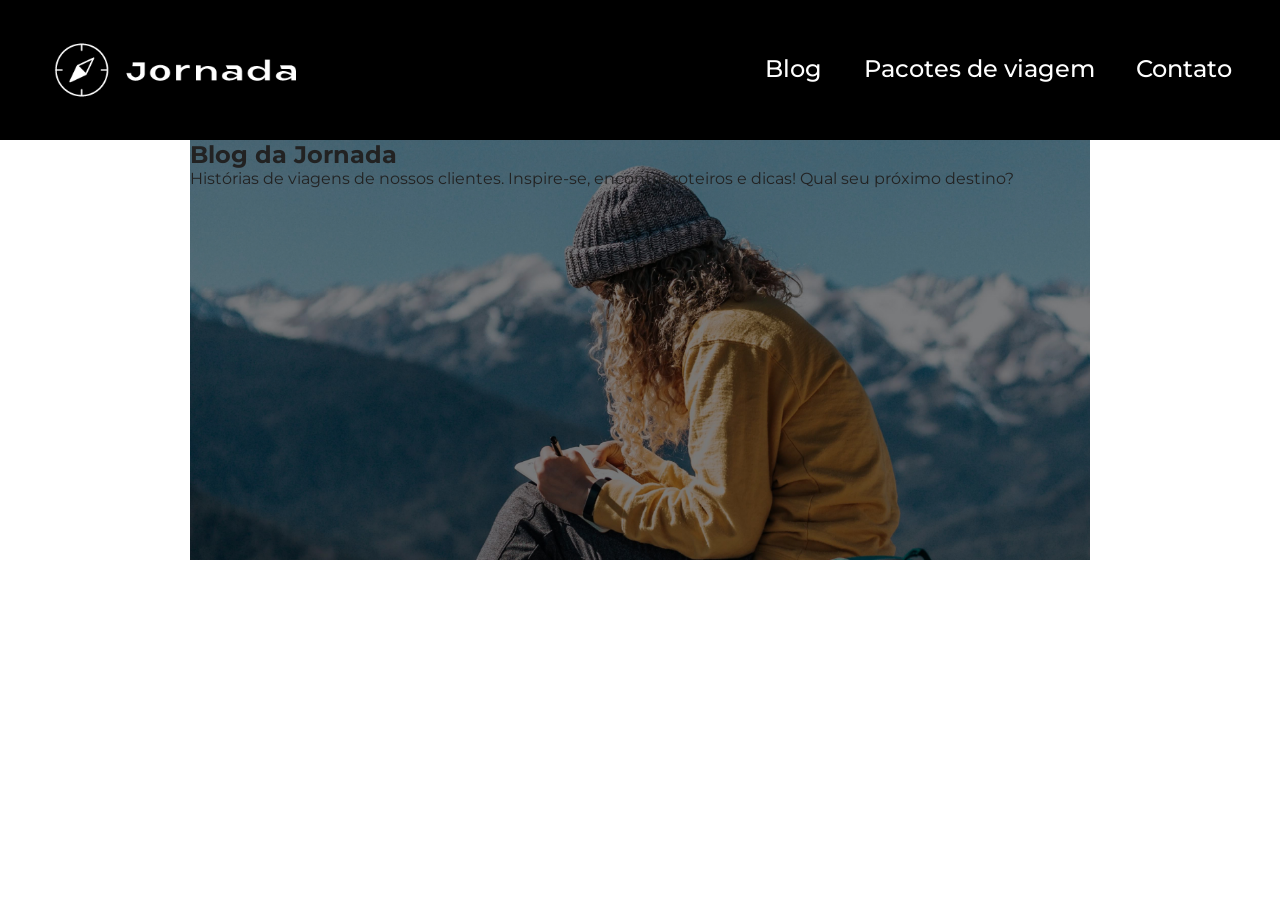
==== blog.html @ cf9bea9d "Adiciona o estilo aos comentarios no mobile" ====
<!doctype html>
<html lang="pt-br">
  <head>
    <meta charset="UTF-8" />
    <meta name="viewport" content="width=device-width, initial-scale=1.0" />

    <link rel="stylesheet" href="./css/style.css" />
    <link rel="icon" href="favicon.png" />
    <link rel="stylesheet" href="blog.css" />
    <title>Jornada Viagens</title>
  </head>
  <body>
    <header class="main-header">
      <a href="index.html" class="logo" title="voltar para a pagina inicial">
        <img
          class="img-mobile"
          src="./img/bussola-jornada-branca.png"
          alt="Bussola do logo Jornada Viagens na cor branca"
        />
        <img
          class="img-desktop"
          src="./img/bussola-texto-jornada-branca.svg"
          alt="Bussola do logo Jornada Viagens na cor branca"
        />
      </a>
      <div class="navigation-menu">
        <input type="checkbox" id="menu-toggle" />
        <label for="menu-toggle" class="menu-icon">
          <img src="img/menu.png" alt="menu" />
        </label>
        <nav class="menu">
          <ul class="list-links">
            <li><a href="blog.html" title="Acessar blog">Blog</a></li>
            <li>
              <a href="pacotes.html" title="Acessar pacotes de viagem"
                >Pacotes de viagem</a
              >
            </li>
            <li>
              <a href="contato.hmtl" title="Acessar o contato">Contato</a>
            </li>
          </ul>
        </nav>
      </div>
    </header>
    <section class="blog-hero">
      <div class="blog-hero-image">
        <h1>Blog da Jornada</h1>
        <p>
          Histórias de viagens de nossos clientes. Inspire-se, encontre roteiros
          e dicas! Qual seu próximo destino?
        </p>
      </div>
    </section>
  </body>
</html>
---- css/style.css ----
@import url(global.css);
@import url(header.css);
@import url(hero.css);
@import url(offers.css);
@import url(categories.css);
@import url(destinations.css);
@import url(payments.css);
@import url(blog.css);
@import url(testimonials.css);
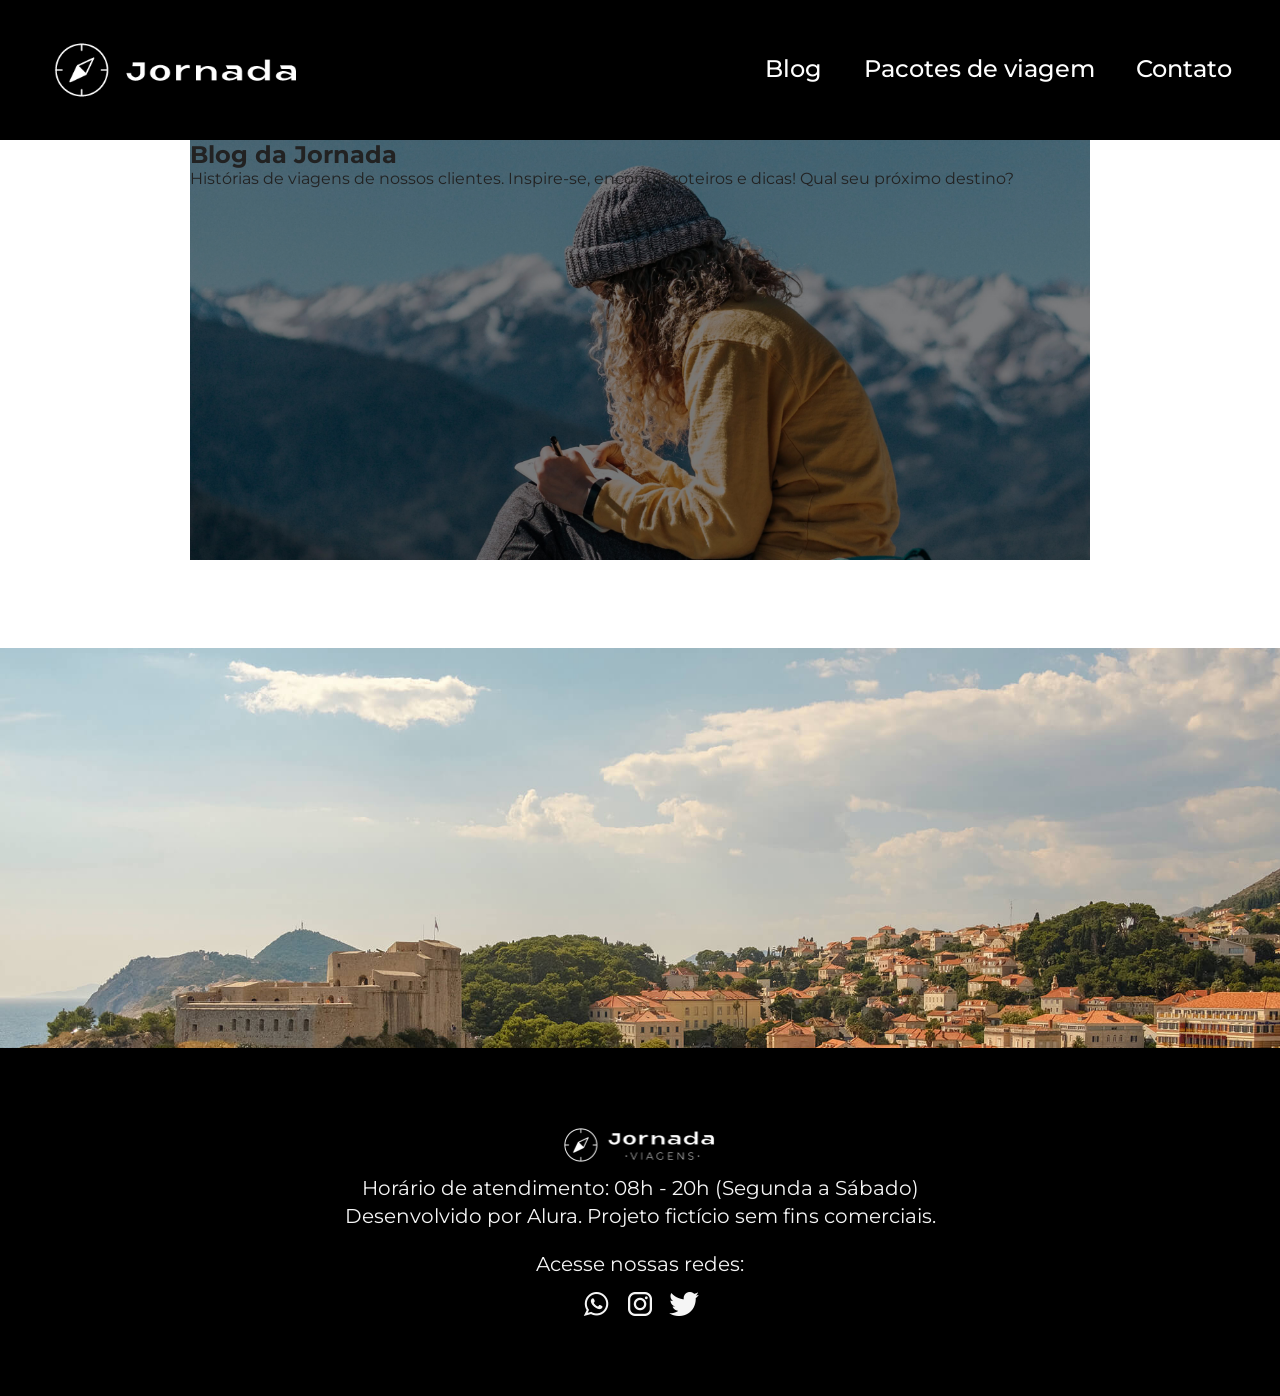
==== commit ca4f5e0f: "Adiciona melhorias de acessibilidade" ====
--- a/blog.html
+++ b/blog.html
@@ -52,5 +52,45 @@
         </p>
       </div>
     </section>
+    <div class="hero-footer"></div>
+    <footer>
+      <div class="container-footer">
+        <div>
+          <img
+            class="logo-footer"
+            src="/img/logo-jornada-footer.png"
+            alt="Logo Jornada Viagens do footer"
+          />
+          <p>Horário de atendimento: 08h - 20h (Segunda a Sábado)</p>
+          <p>Desenvolvido por Alura. Projeto fictício sem fins comerciais.</p>
+        </div>
+        <div class="footer-redes-container">
+          <div class="footer-paragraph"><p>Acesse nossas redes:</p></div>
+          <div class="footer-redes">
+            <a href=""
+              ><img
+                class="footer-redes-icon"
+                src="/img/icon-whatsapp.png"
+                alt="icone do whatsapp"
+                title="Acesse o nosso Whatsapp"
+              />
+            </a>
+            <a href=""
+              ><img
+                class="footer-redes-icon"
+                src="/img/icon-instragam.png"
+                alt="icone do instagram"
+                title="Acesse o nosso Instagram" /></a
+            ><a href=""
+              ><img
+                class="footer-redes-icon"
+                src="img/icon-twitter.png"
+                alt="icone do twitter"
+                title="Acesse o nosso Twitter"
+            /></a>
+          </div>
+        </div>
+      </div>
+    </footer>
   </body>
 </html>
--- a/css/style.css
+++ b/css/style.css
@@ -7,3 +7,4 @@
 @import url(payments.css);
 @import url(blog.css);
 @import url(testimonials.css);
+@import url(footer.css);
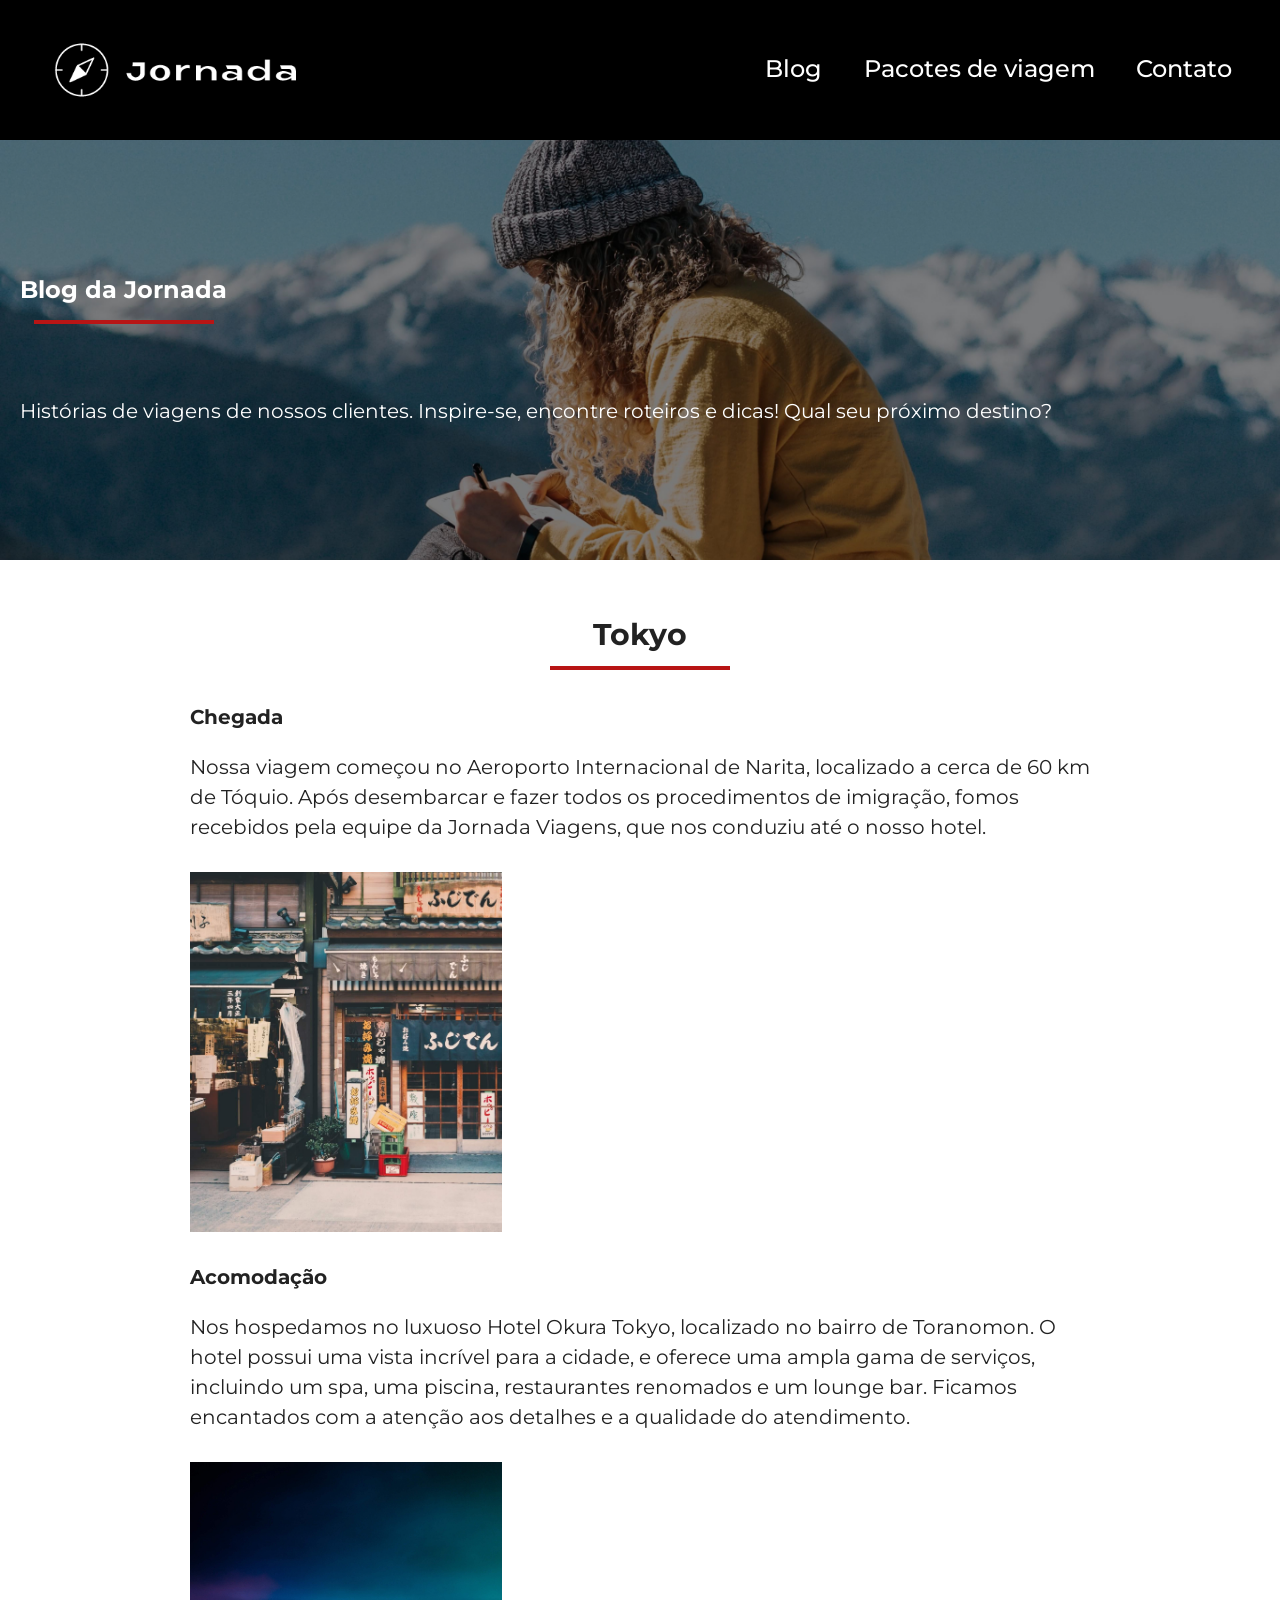
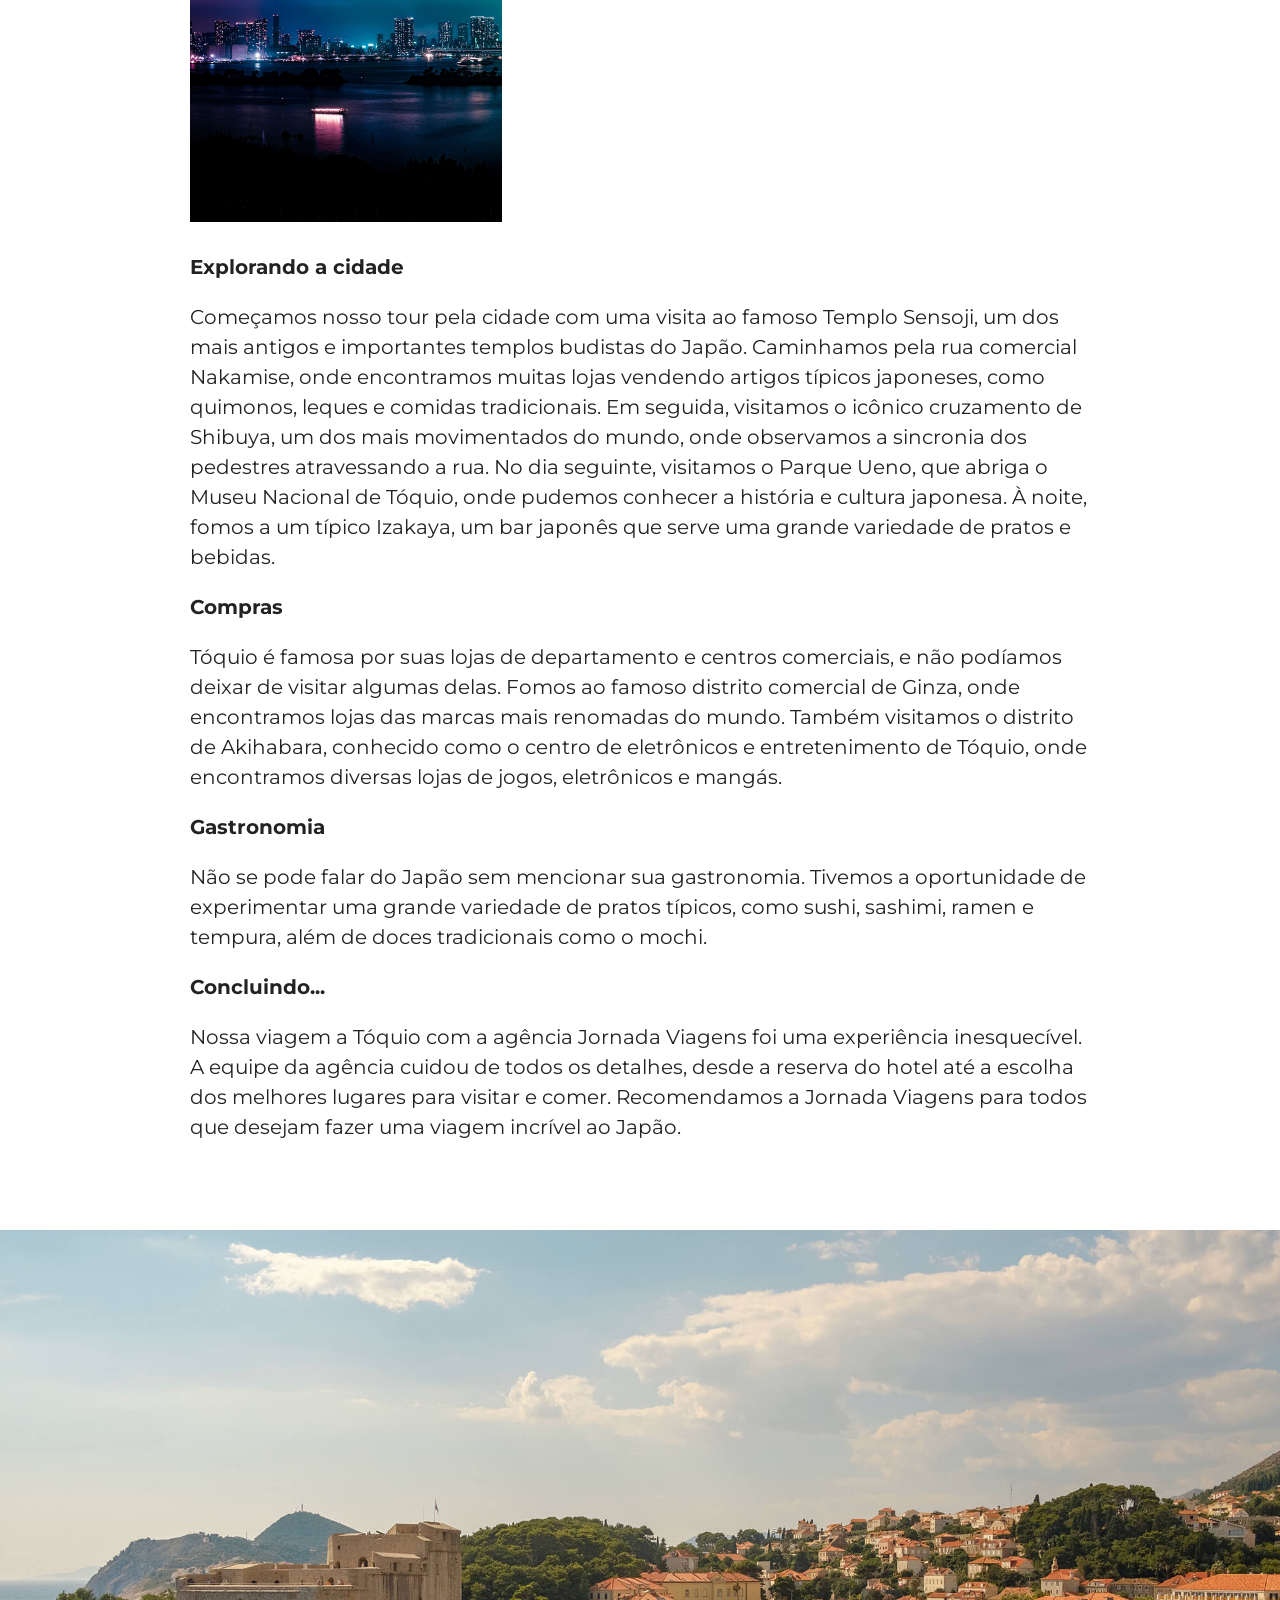
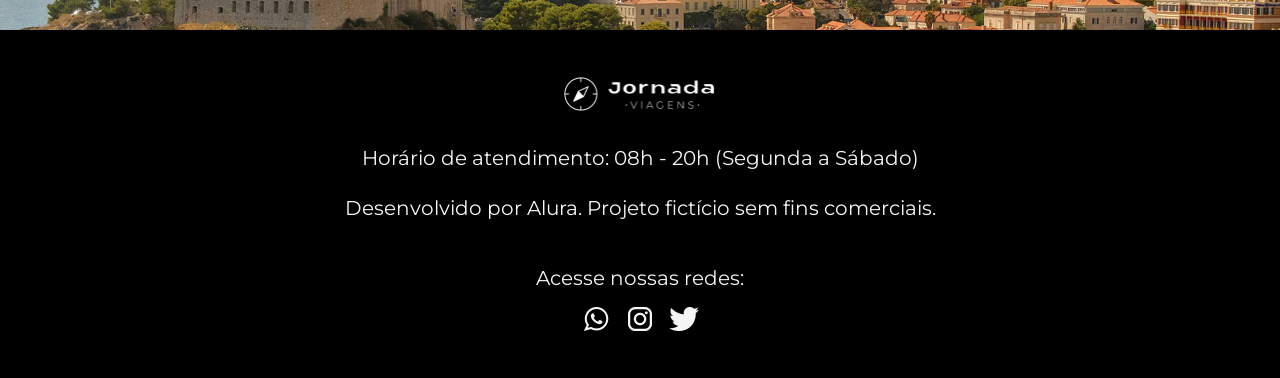
==== commit c0fe1990: "layout base da pagina blog" ====
--- a/blog.html
+++ b/blog.html
@@ -3,6 +3,29 @@
   <head>
     <meta charset="UTF-8" />
     <meta name="viewport" content="width=device-width, initial-scale=1.0" />
+    <meta
+      name="description"
+      content="Jornada Viagens, uma agência apaixonada por criar viagens inesquecíveis."
+    />
+
+    <meta
+      name="description"
+      content="Jornada Viagens, uma agência apaixonada por criar viagens inesquecíveis."
+    />
+    <meta name="og:title" content="Jornada Viagens" />
+    <meta
+      name="og:description"
+      content="Jornada Viagens, uma agência apaixonada por criar viagens inesquecíveis."
+    />
+    <meta
+      name="og:image"
+      content="https://heyfernandaah.github.io/jornada-viagens/img/logo-jornada-footer.png"
+    />
+    <meta name="og:type" content="website" />
+    <meta
+      name="og:url"
+      content="https://heyfernandaah.github.io/jornada-viagens/"
+    />
 
     <link rel="stylesheet" href="./css/style.css" />
     <link rel="icon" href="favicon.png" />
@@ -45,12 +68,47 @@
     </header>
     <section class="blog-hero">
       <div class="blog-hero-image">
-        <h1>Blog da Jornada</h1>
+        <h1>Blog da Jornada
+          <hr class="divisor" /></h1>
         <p>
           Histórias de viagens de nossos clientes. Inspire-se, encontre roteiros
           e dicas! Qual seu próximo destino?
         </p>
       </div>
+    </section>
+    <section class="blog-tokyo">
+      <h2>Tokyo
+        <hr class="divisor" />
+      </h2>
+      <article>
+        <h4>Chegada</h4>
+        <p>Nossa viagem começou no Aeroporto Internacional de Narita, localizado a cerca de 60 km de Tóquio. Após desembarcar e fazer todos os procedimentos de imigração, fomos recebidos pela equipe da Jornada Viagens, que nos conduziu até o nosso hotel.</p>
+        <div class="blog-tokyo-img-one"></div>
+      </article>
+      <article>
+        <h4>Acomodação</h4>
+        <p>Nos hospedamos no luxuoso Hotel Okura Tokyo, localizado no bairro de Toranomon. O hotel possui uma vista incrível para a cidade, e oferece uma ampla gama de serviços, incluindo um spa, uma piscina, restaurantes renomados e um lounge bar. Ficamos encantados com a atenção aos detalhes e a qualidade do atendimento.</p>
+        <div class="blog-tokyo-img-two"></div>
+      </article>
+      <article>
+        <h4>Explorando a cidade</h4>
+        <p>Começamos nosso tour pela cidade com uma visita ao famoso Templo Sensoji, um dos mais antigos e importantes templos budistas do Japão. Caminhamos pela rua comercial Nakamise, onde encontramos muitas lojas vendendo artigos típicos japoneses, como quimonos, leques e comidas tradicionais.
+        Em seguida, visitamos o icônico cruzamento de Shibuya, um dos mais movimentados do mundo, onde observamos a sincronia dos pedestres atravessando a rua.
+        No dia seguinte, visitamos o Parque Ueno, que abriga o Museu Nacional de Tóquio, onde pudemos conhecer a história e cultura japonesa. À noite, fomos a um típico Izakaya, um bar japonês que serve uma grande variedade de pratos e bebidas.</p>
+      </article>
+      <article>
+        <h4>Compras</h4>
+        <p>Tóquio é famosa por suas lojas de departamento e centros comerciais, e não podíamos deixar de visitar algumas delas. Fomos ao famoso distrito comercial de Ginza, onde encontramos lojas das marcas mais renomadas do mundo.
+Também visitamos o distrito de Akihabara, conhecido como o centro de eletrônicos e entretenimento de Tóquio, onde encontramos diversas lojas de jogos, eletrônicos e mangás.</p>
+      </article>
+      <article>
+        <h4>Gastronomia</h4>
+        <p>Não se pode falar do Japão sem mencionar sua gastronomia. Tivemos a oportunidade de experimentar uma grande variedade de pratos típicos, como sushi, sashimi, ramen e tempura, além de doces tradicionais como o mochi.</p>
+      </article>
+      <article>
+        <h4>Concluindo...</h4>
+        <p>Nossa viagem a Tóquio com a agência Jornada Viagens foi uma experiência inesquecível. A equipe da agência cuidou de todos os detalhes, desde a reserva do hotel até a escolha dos melhores lugares para visitar e comer. Recomendamos a Jornada Viagens para todos que desejam fazer uma viagem incrível ao Japão.</p>
+      </article>
     </section>
     <div class="hero-footer"></div>
     <footer>
--- a/css/style.css
+++ b/css/style.css
@@ -8,3 +8,5 @@
 @import url(blog.css);
 @import url(testimonials.css);
 @import url(footer.css);
+@import url(package.css);
+@import url(package-payment.css);
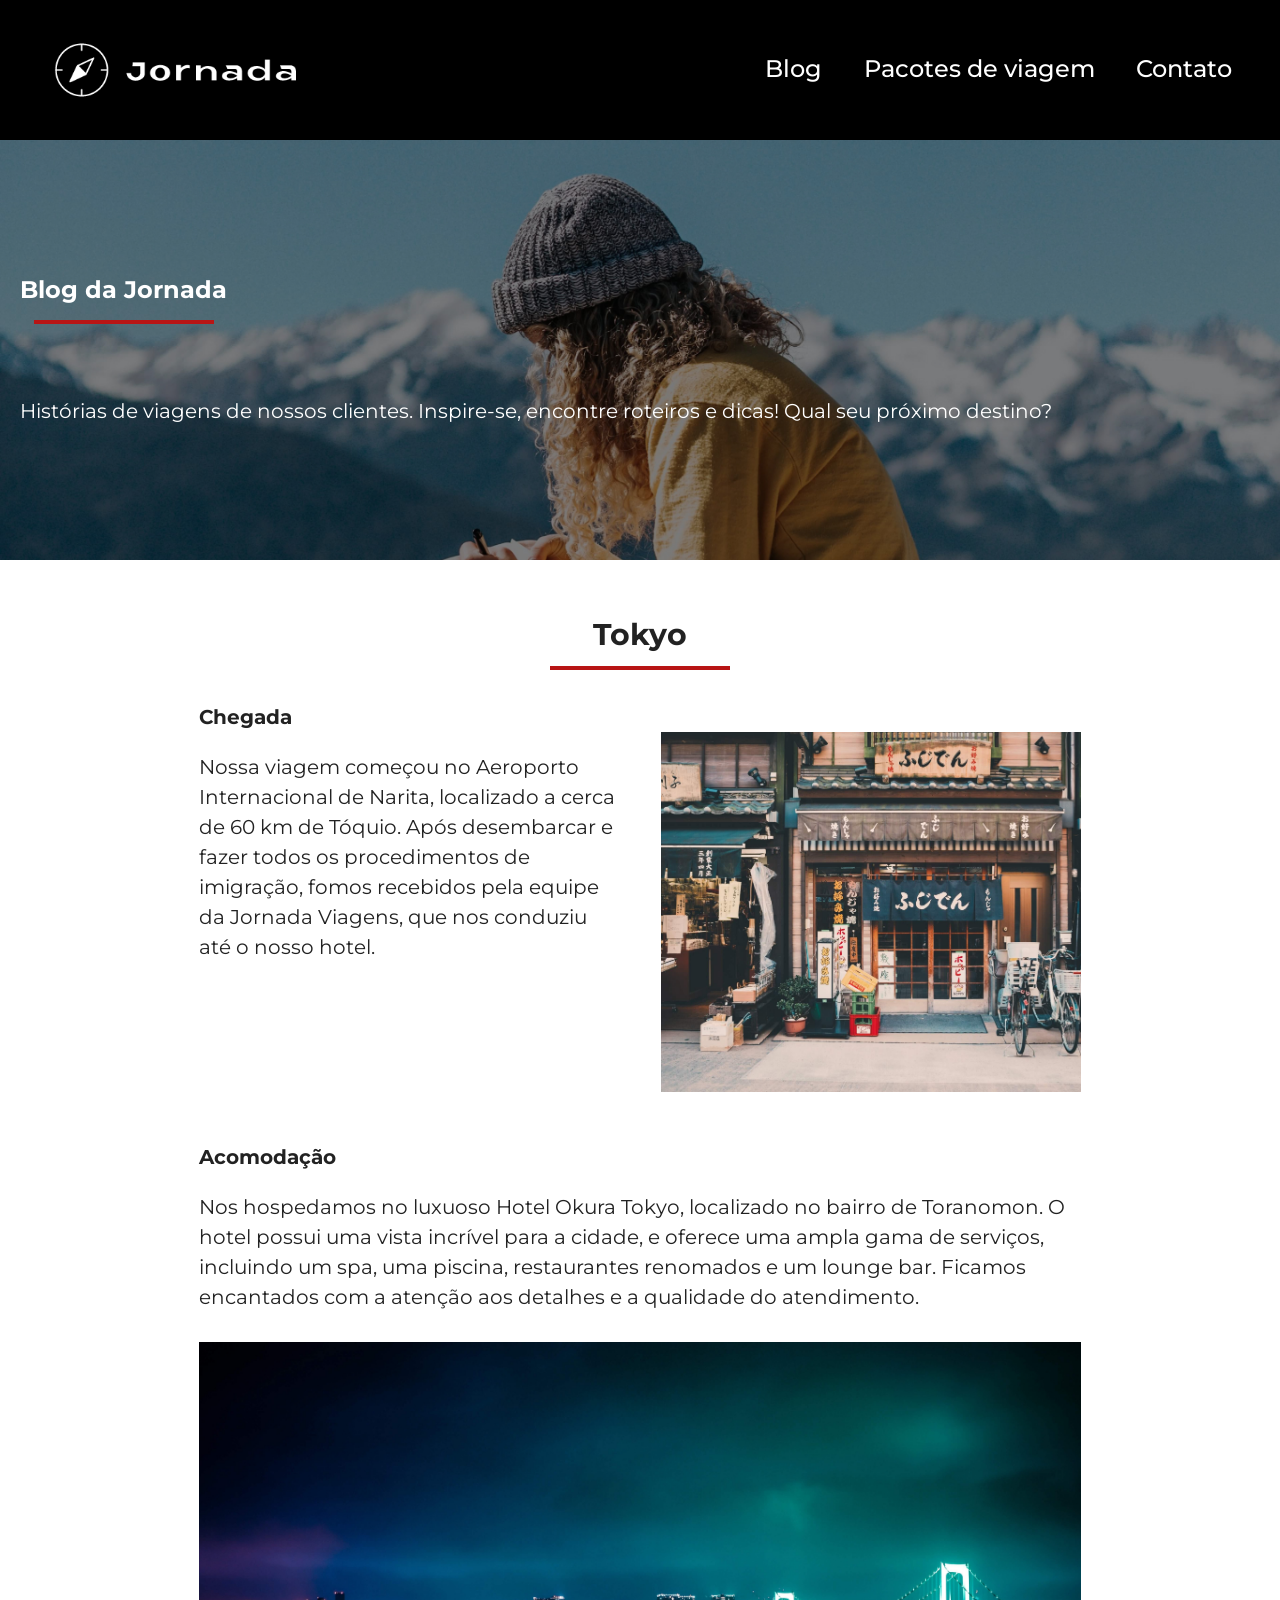
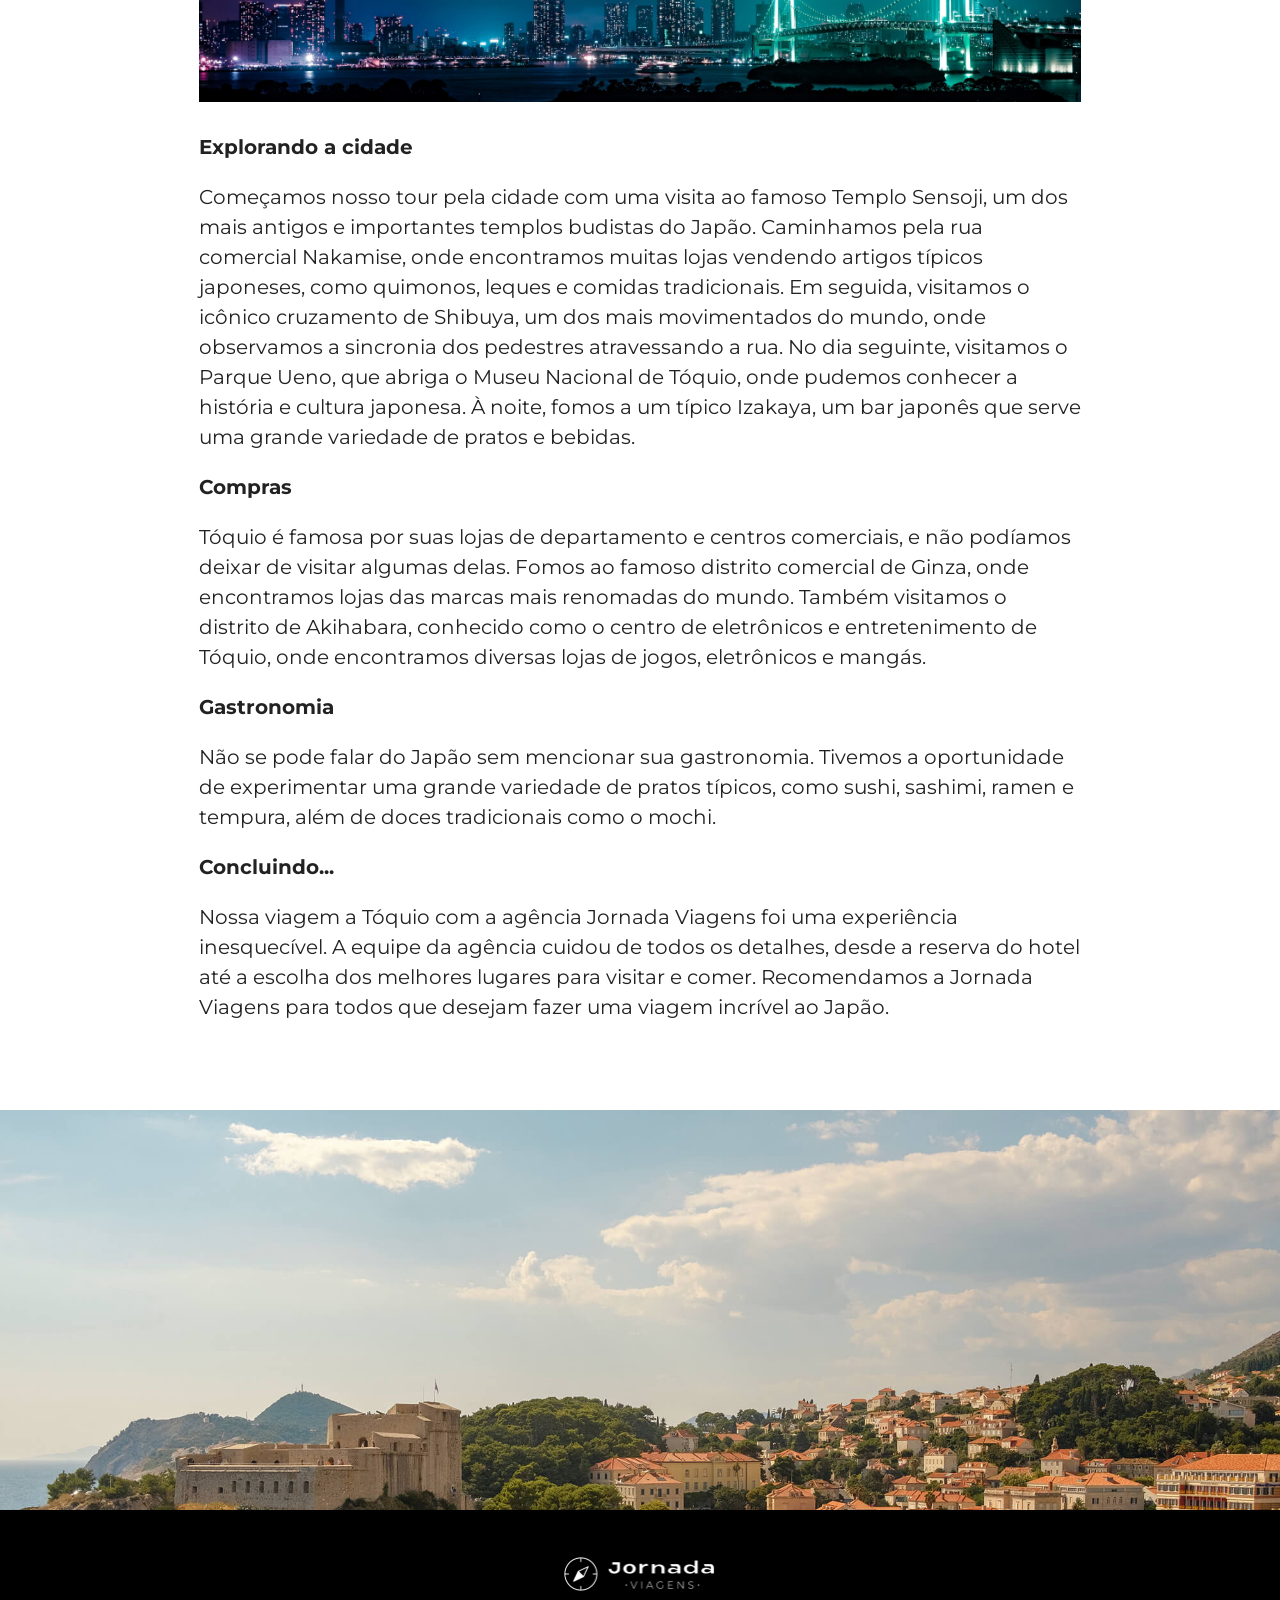
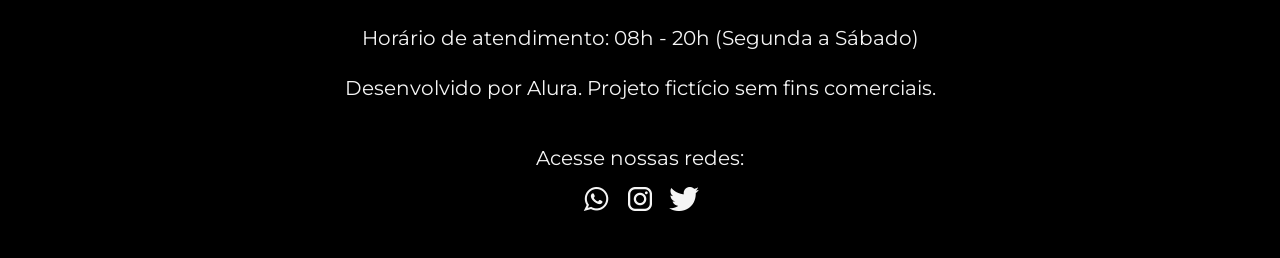
==== commit 8dd3c11a: "Finalizando a section tokyo" ====
--- a/blog.html
+++ b/blog.html
@@ -80,12 +80,14 @@
       <h2>Tokyo
         <hr class="divisor" />
       </h2>
-      <article>
-        <h4>Chegada</h4>
-        <p>Nossa viagem começou no Aeroporto Internacional de Narita, localizado a cerca de 60 km de Tóquio. Após desembarcar e fazer todos os procedimentos de imigração, fomos recebidos pela equipe da Jornada Viagens, que nos conduziu até o nosso hotel.</p>
+      <article class="blog-article-one">
+        <div>
+          <h4>Chegada</h4>
+          <p>Nossa viagem começou no Aeroporto Internacional de Narita, localizado a cerca de 60 km de Tóquio. Após desembarcar e fazer todos os procedimentos de imigração, fomos recebidos pela equipe da Jornada Viagens, que nos conduziu até o nosso hotel.</p>
+        </div>
         <div class="blog-tokyo-img-one"></div>
       </article>
-      <article>
+      <article class="blog-article-two">
         <h4>Acomodação</h4>
         <p>Nos hospedamos no luxuoso Hotel Okura Tokyo, localizado no bairro de Toranomon. O hotel possui uma vista incrível para a cidade, e oferece uma ampla gama de serviços, incluindo um spa, uma piscina, restaurantes renomados e um lounge bar. Ficamos encantados com a atenção aos detalhes e a qualidade do atendimento.</p>
         <div class="blog-tokyo-img-two"></div>
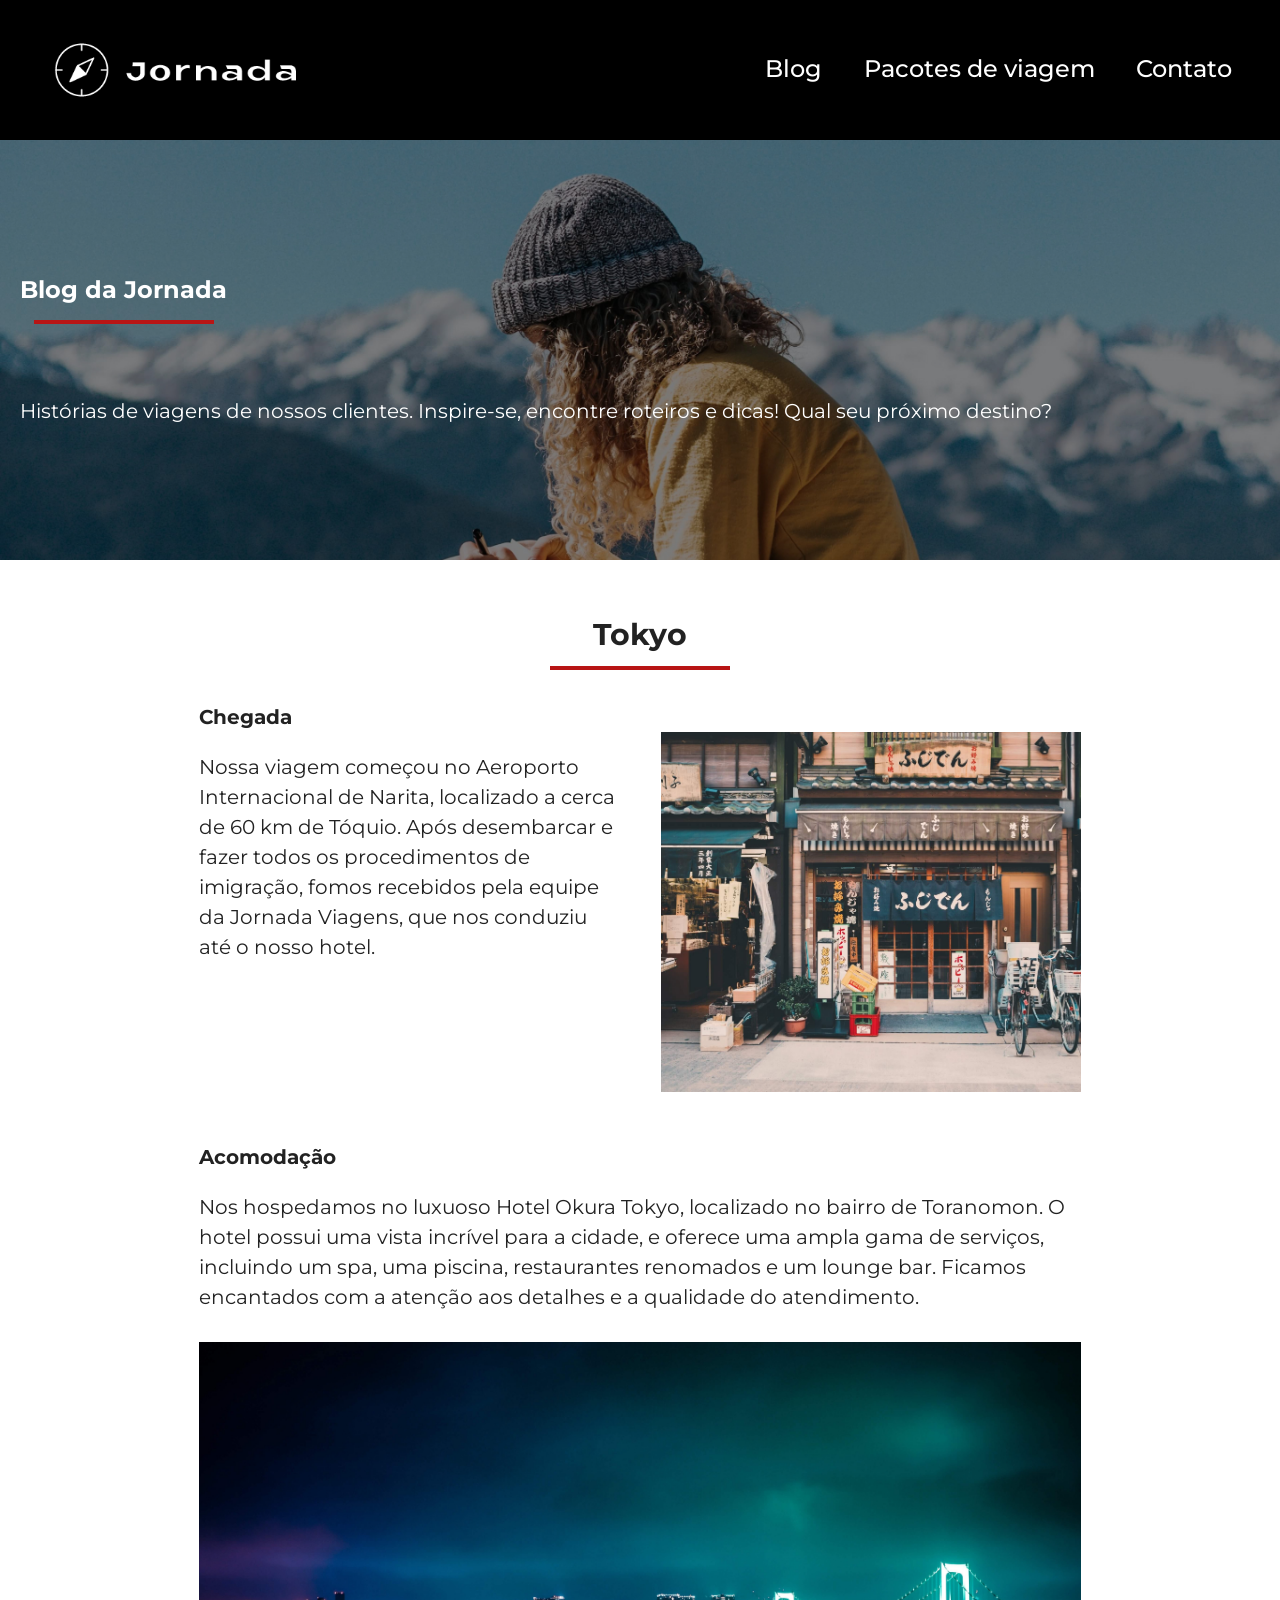
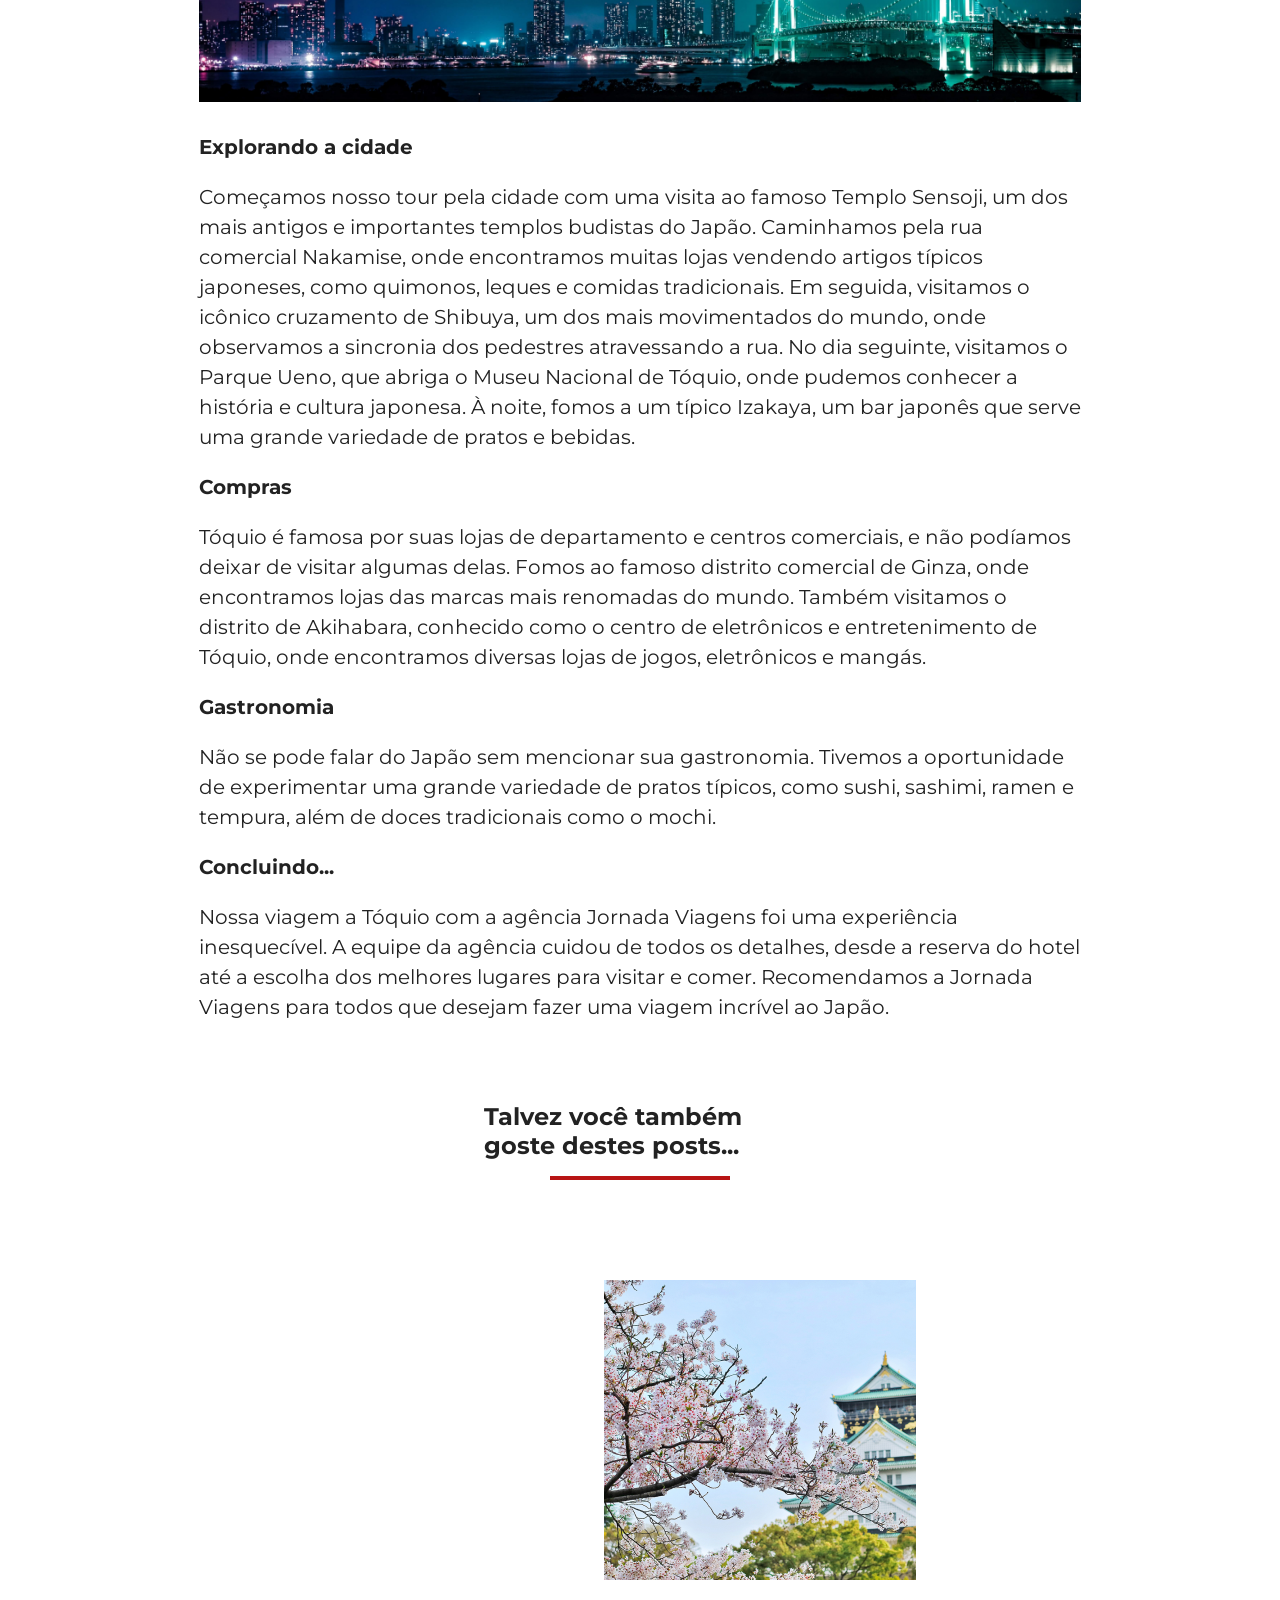
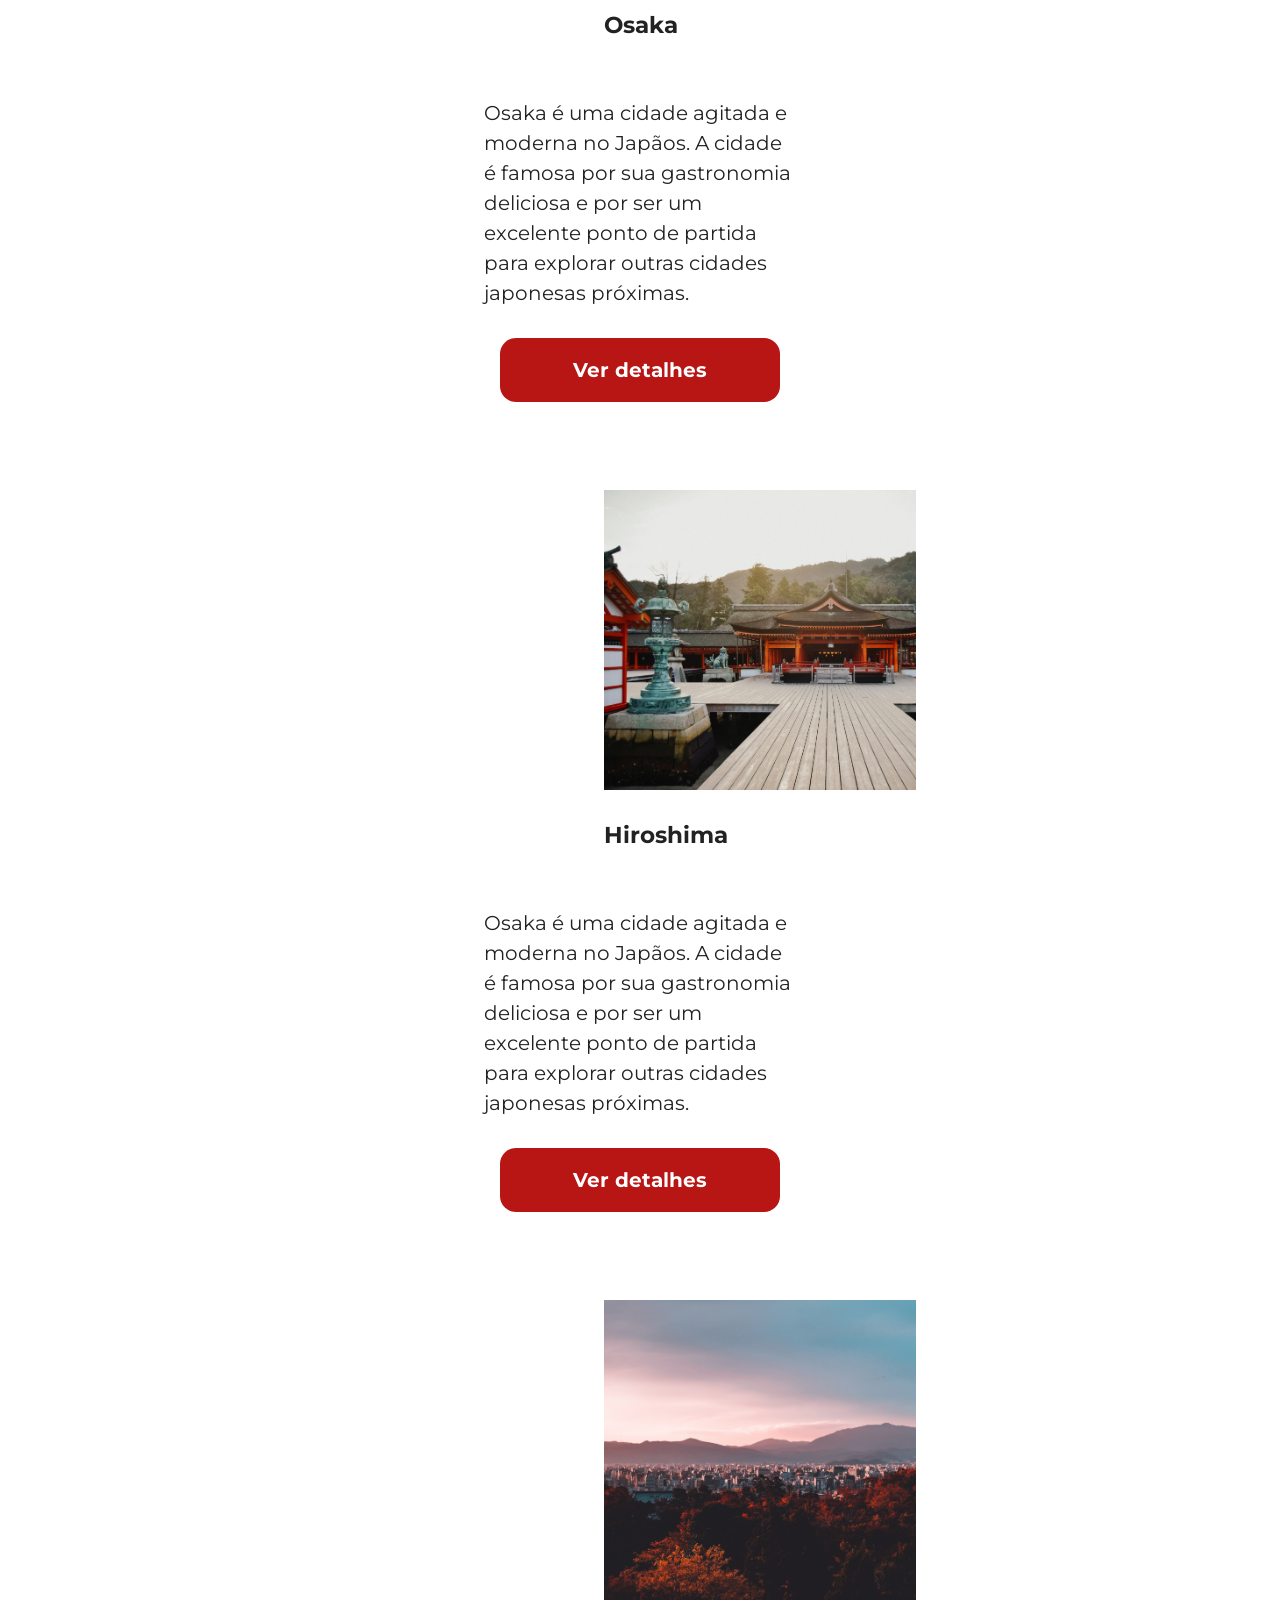
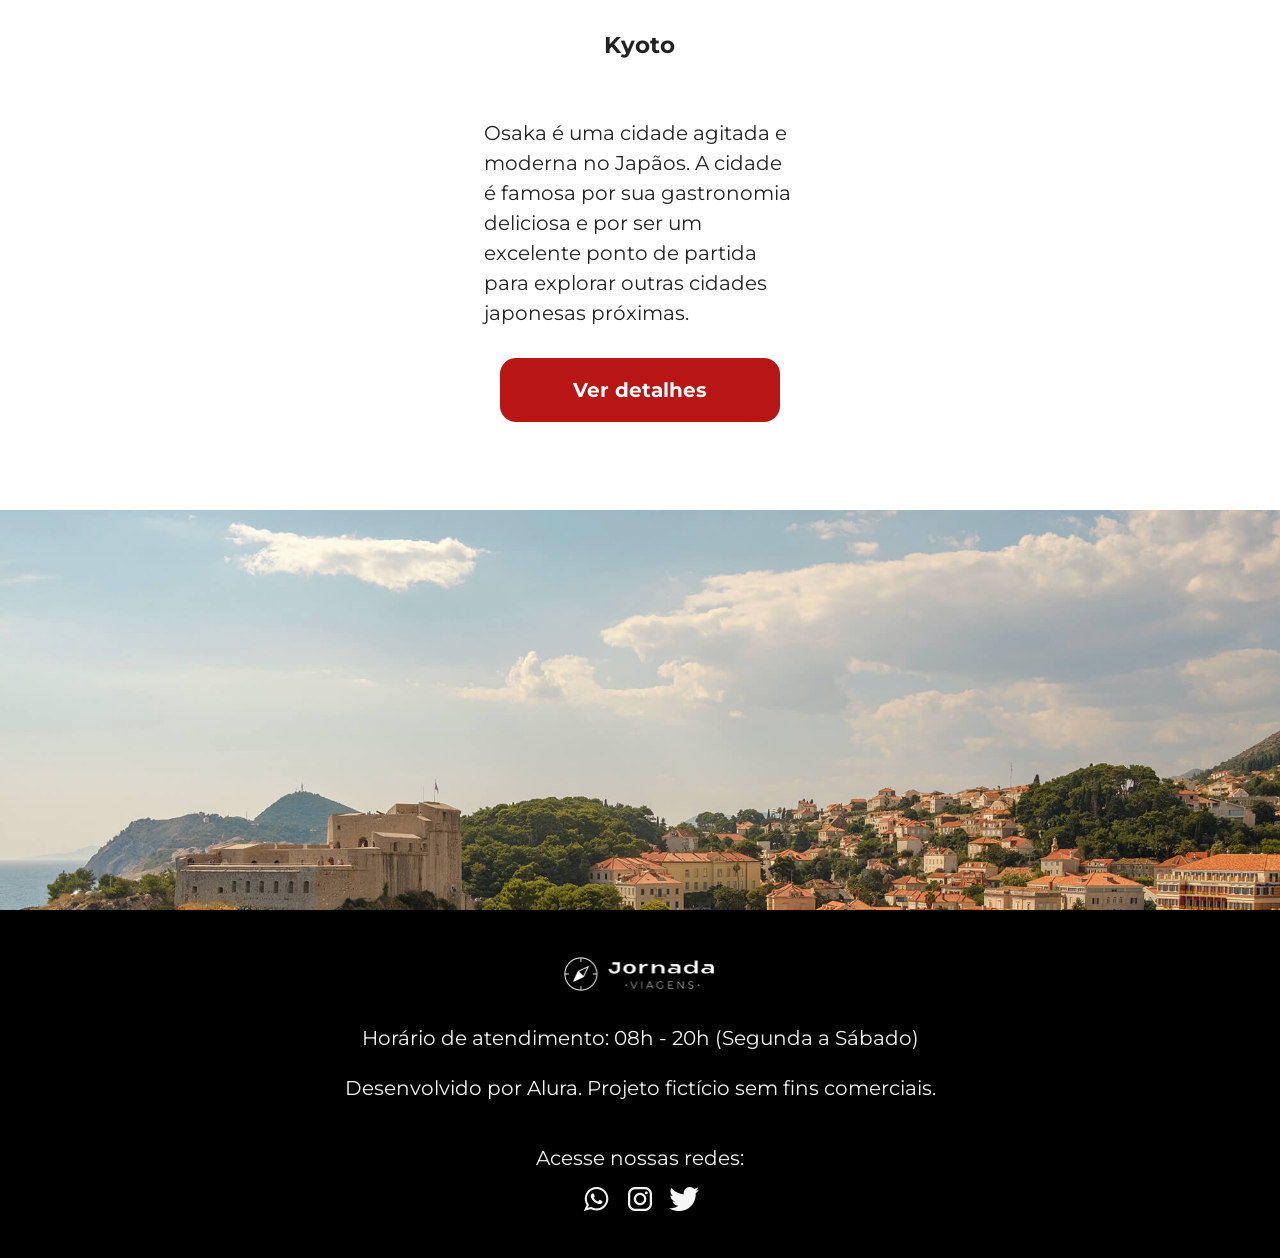
==== commit 6b5def98: "Adiconando layout da section alike-posts mobile" ====
--- a/blog.html
+++ b/blog.html
@@ -30,6 +30,7 @@
     <link rel="stylesheet" href="./css/style.css" />
     <link rel="icon" href="favicon.png" />
     <link rel="stylesheet" href="blog.css" />
+    <link rel="stylesheet" href="alike-posts.css">
     <title>Jornada Viagens</title>
   </head>
   <body>
@@ -112,6 +113,60 @@
         <p>Nossa viagem a Tóquio com a agência Jornada Viagens foi uma experiência inesquecível. A equipe da agência cuidou de todos os detalhes, desde a reserva do hotel até a escolha dos melhores lugares para visitar e comer. Recomendamos a Jornada Viagens para todos que desejam fazer uma viagem incrível ao Japão.</p>
       </article>
     </section>
+    <section class="alike-posts">
+      <div>
+        <h1>Talvez você também goste destes posts...
+          <hr class="divisor" /></h1>
+      </div>
+        <article>
+          <header>
+            <div class="blog-img-osaka"></div>
+            <h3>Osaka</h3>
+          </header>
+          <p>Osaka é uma cidade agitada e moderna no Japãos. A cidade é famosa por sua gastronomia deliciosa e por ser um excelente ponto de partida para explorar outras cidades japonesas próximas.</p>
+           <footer>
+              <a
+                href="#"
+                target="_blank"
+                alt="Ver detalhes sobre o destino popular de Osakas"
+                class="button"
+                >Ver detalhes</a
+              >
+            </footer>
+        </article>
+        <article>
+          <header>
+            <div class="blog-img-hiroshima"></div>
+            <h3>Hiroshima</h3>
+          </header>
+          <p>Osaka é uma cidade agitada e moderna no Japãos. A cidade é famosa por sua gastronomia deliciosa e por ser um excelente ponto de partida para explorar outras cidades japonesas próximas.</p>
+           <footer>
+              <a
+                href="#"
+                target="_blank"
+                alt="Ver detalhes sobre o destino popular de Osakas"
+                class="button"
+                >Ver detalhes</a
+              >
+            </footer>
+        </article>
+        <article>
+          <header>
+            <div class="blog-img-kyoto"></div>
+            <h3>Kyoto</h3>
+          </header>
+          <p>Osaka é uma cidade agitada e moderna no Japãos. A cidade é famosa por sua gastronomia deliciosa e por ser um excelente ponto de partida para explorar outras cidades japonesas próximas.</p>
+           <footer>
+              <a
+                href="#"
+                target="_blank"
+                alt="Ver detalhes sobre o destino popular de Osakas"
+                class="button"
+                >Ver detalhes</a
+              >
+            </footer>
+        </article>
+      </section>
     <div class="hero-footer"></div>
     <footer>
       <div class="container-footer">
--- a/css/style.css
+++ b/css/style.css
@@ -10,3 +10,4 @@
 @import url(footer.css);
 @import url(package.css);
 @import url(package-payment.css);
+@import url(alike-posts.css);
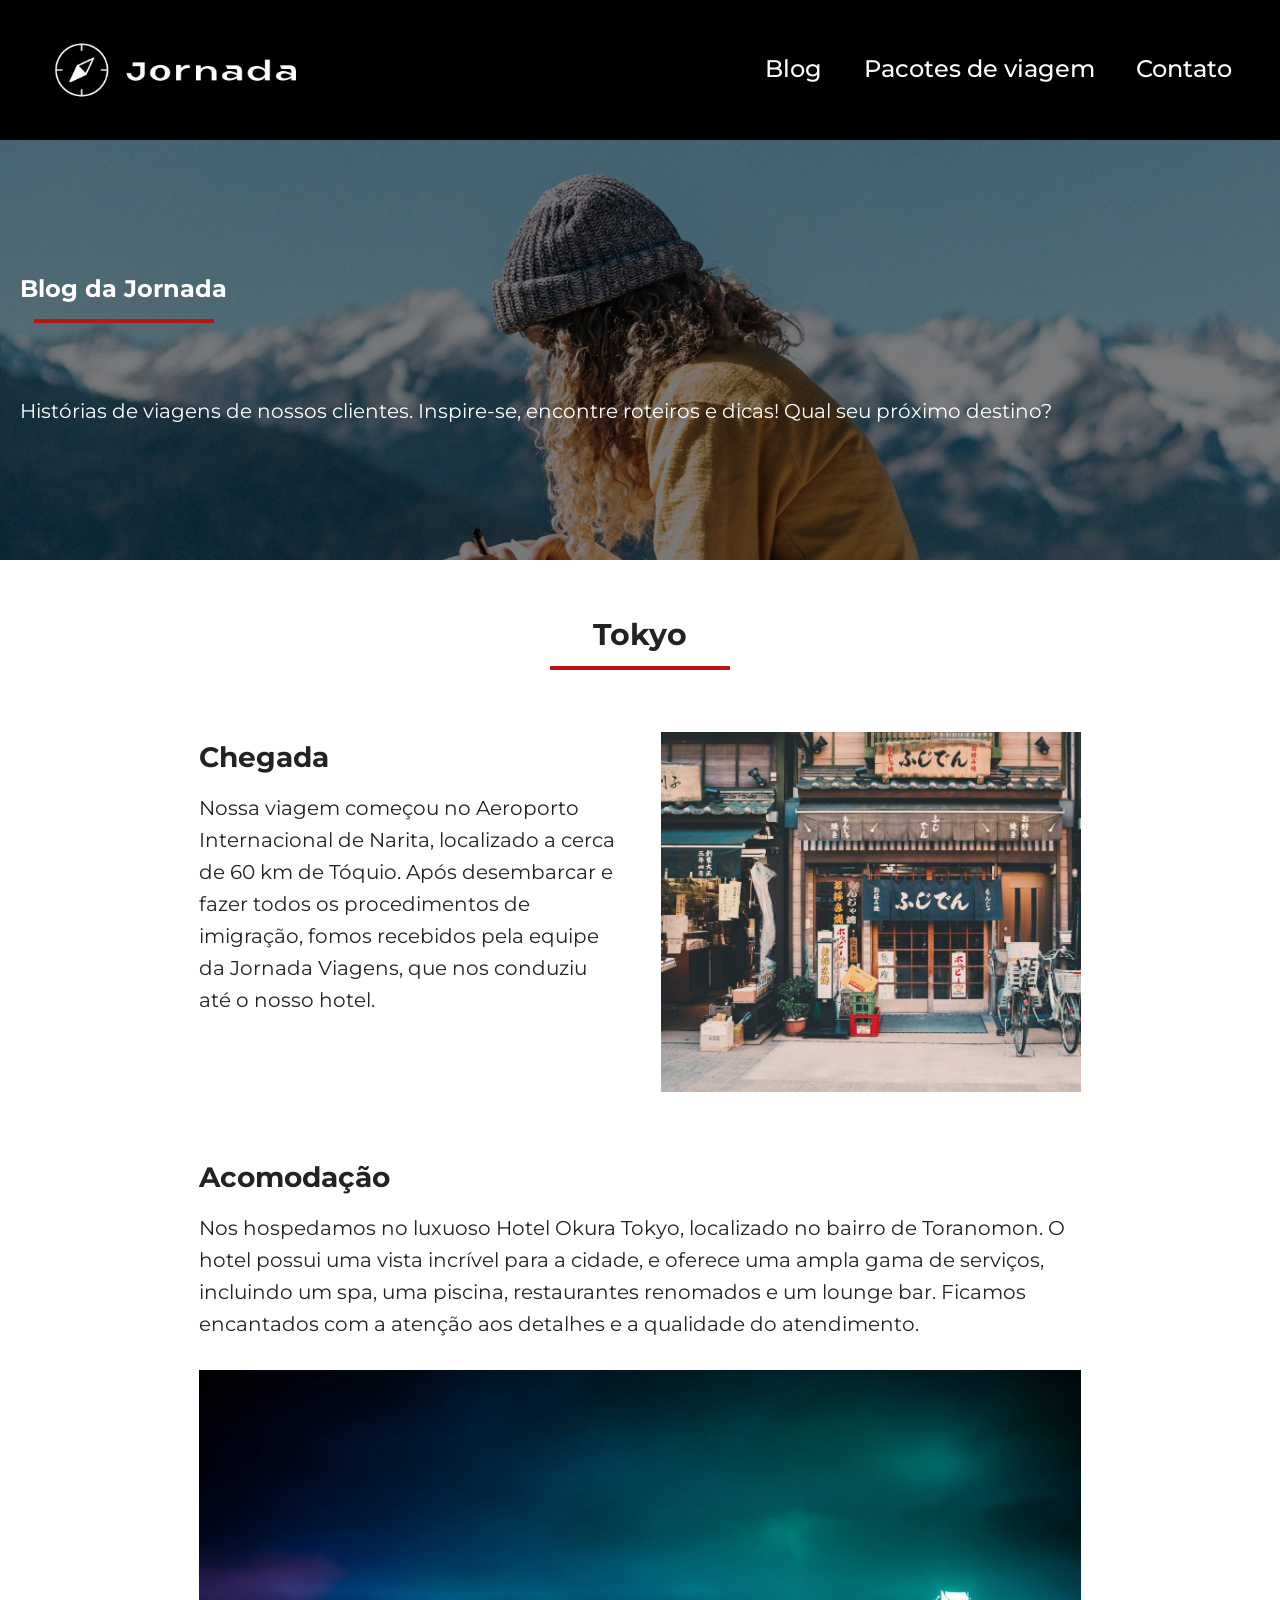
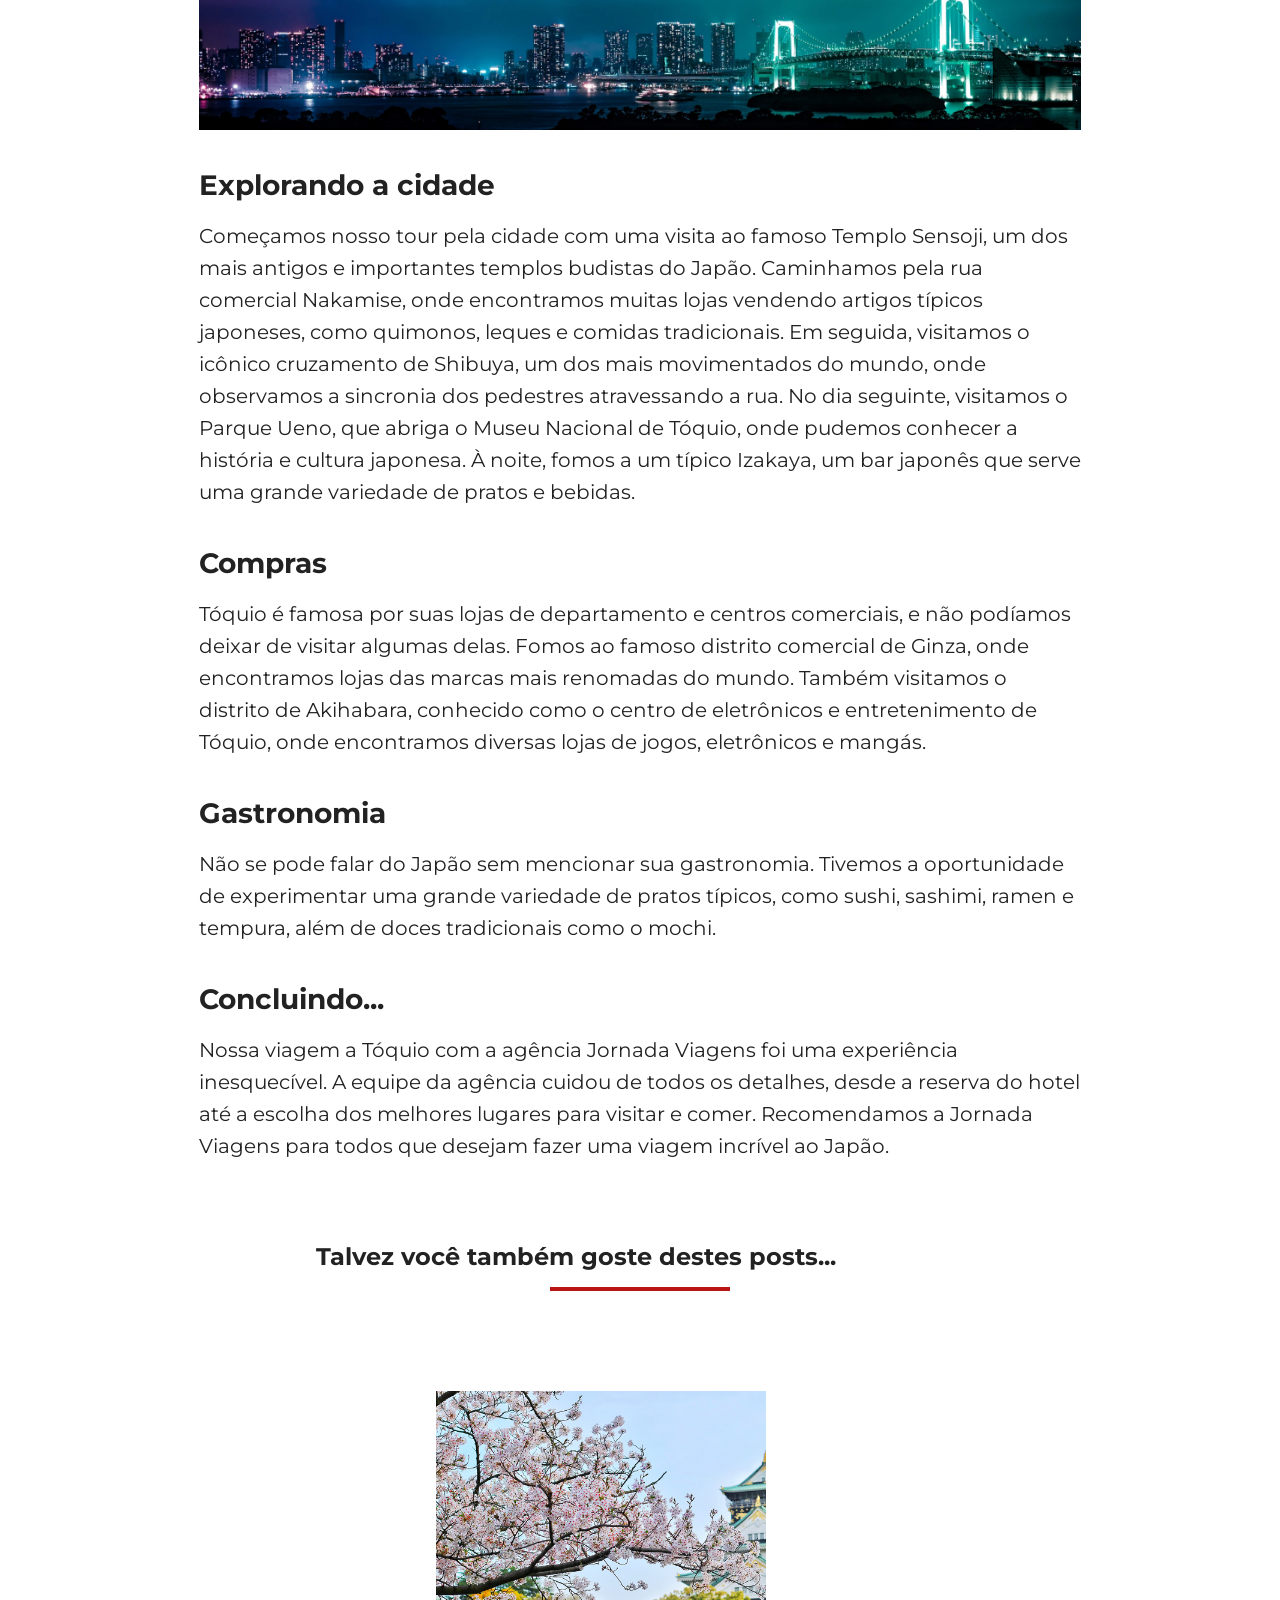
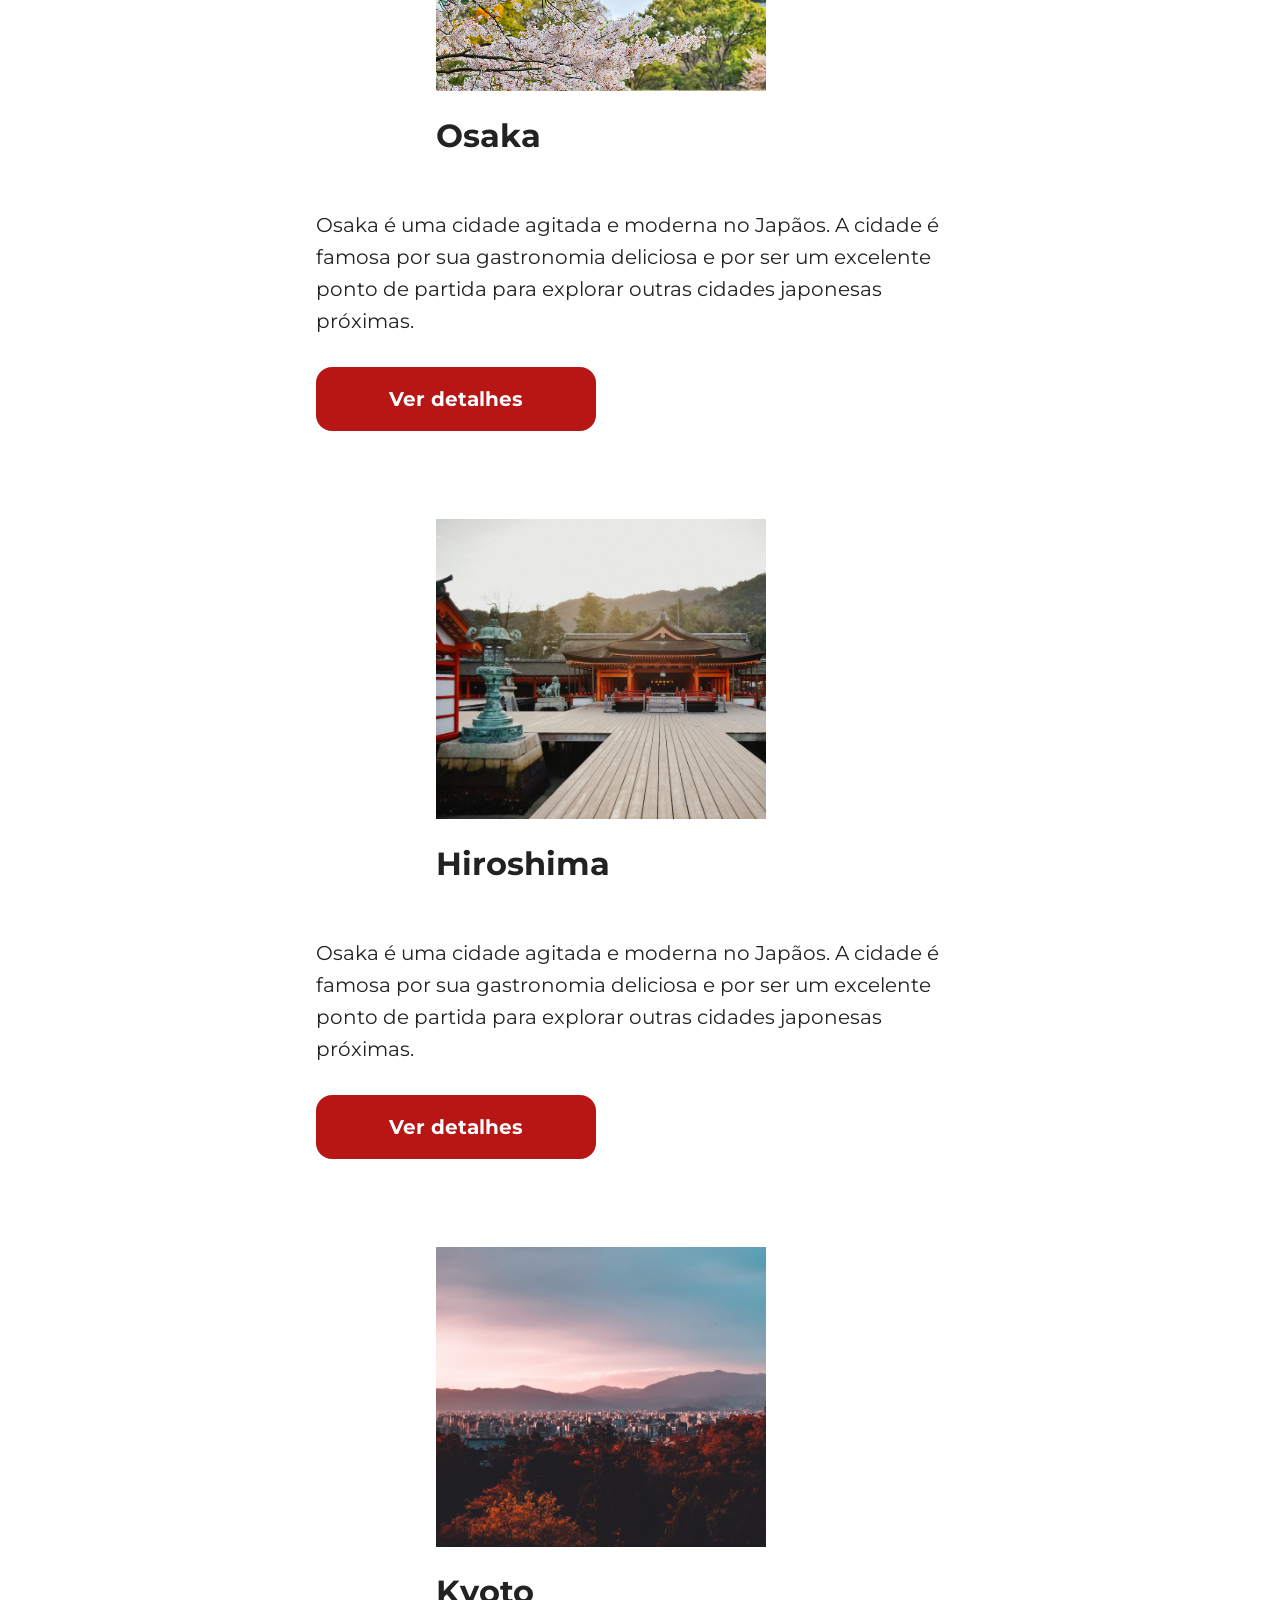
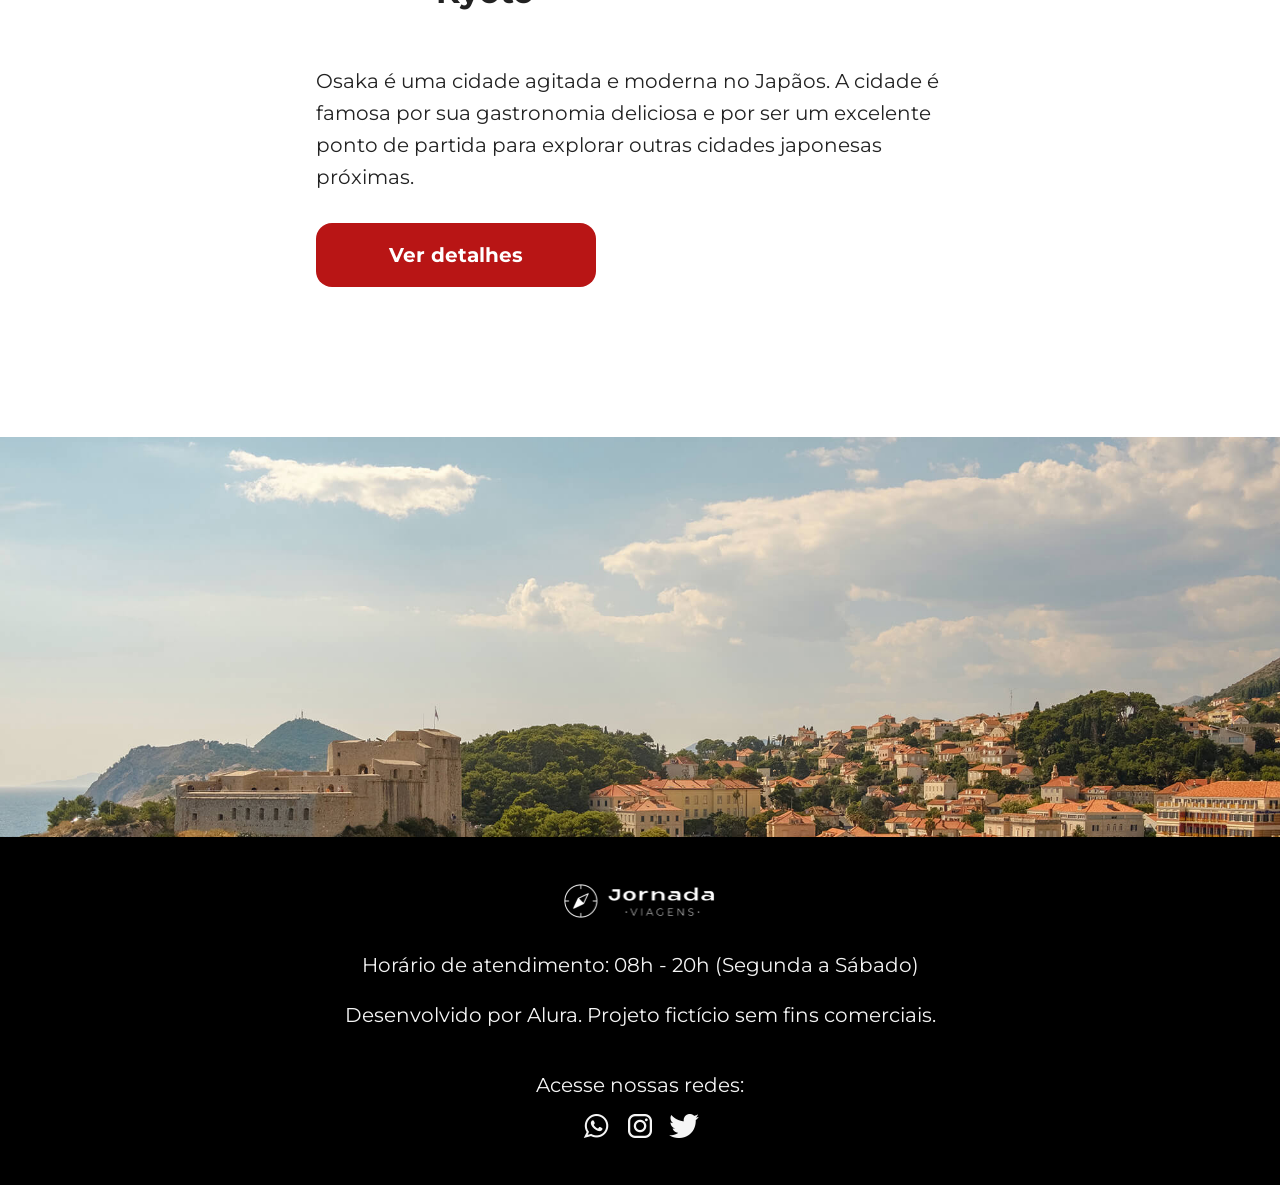
==== commit 925bc4a5: "Finalizando layout da section alike-posts tablet" ====
--- a/blog.html
+++ b/blog.html
@@ -71,7 +71,7 @@
       <div class="blog-hero-image">
         <h1>Blog da Jornada
           <hr class="divisor" /></h1>
-        <p>
+        <p class="content-text">
           Histórias de viagens de nossos clientes. Inspire-se, encontre roteiros
           e dicas! Qual seu próximo destino?
         </p>
@@ -84,33 +84,33 @@
       <article class="blog-article-one">
         <div>
           <h4>Chegada</h4>
-          <p>Nossa viagem começou no Aeroporto Internacional de Narita, localizado a cerca de 60 km de Tóquio. Após desembarcar e fazer todos os procedimentos de imigração, fomos recebidos pela equipe da Jornada Viagens, que nos conduziu até o nosso hotel.</p>
+          <p class="content-text">Nossa viagem começou no Aeroporto Internacional de Narita, localizado a cerca de 60 km de Tóquio. Após desembarcar e fazer todos os procedimentos de imigração, fomos recebidos pela equipe da Jornada Viagens, que nos conduziu até o nosso hotel.</p>
         </div>
         <div class="blog-tokyo-img-one"></div>
       </article>
       <article class="blog-article-two">
         <h4>Acomodação</h4>
-        <p>Nos hospedamos no luxuoso Hotel Okura Tokyo, localizado no bairro de Toranomon. O hotel possui uma vista incrível para a cidade, e oferece uma ampla gama de serviços, incluindo um spa, uma piscina, restaurantes renomados e um lounge bar. Ficamos encantados com a atenção aos detalhes e a qualidade do atendimento.</p>
+         <p class="content-text">Nos hospedamos no luxuoso Hotel Okura Tokyo, localizado no bairro de Toranomon. O hotel possui uma vista incrível para a cidade, e oferece uma ampla gama de serviços, incluindo um spa, uma piscina, restaurantes renomados e um lounge bar. Ficamos encantados com a atenção aos detalhes e a qualidade do atendimento.</p>
         <div class="blog-tokyo-img-two"></div>
       </article>
       <article>
         <h4>Explorando a cidade</h4>
-        <p>Começamos nosso tour pela cidade com uma visita ao famoso Templo Sensoji, um dos mais antigos e importantes templos budistas do Japão. Caminhamos pela rua comercial Nakamise, onde encontramos muitas lojas vendendo artigos típicos japoneses, como quimonos, leques e comidas tradicionais.
+        <p class="content-text">Começamos nosso tour pela cidade com uma visita ao famoso Templo Sensoji, um dos mais antigos e importantes templos budistas do Japão. Caminhamos pela rua comercial Nakamise, onde encontramos muitas lojas vendendo artigos típicos japoneses, como quimonos, leques e comidas tradicionais.
         Em seguida, visitamos o icônico cruzamento de Shibuya, um dos mais movimentados do mundo, onde observamos a sincronia dos pedestres atravessando a rua.
         No dia seguinte, visitamos o Parque Ueno, que abriga o Museu Nacional de Tóquio, onde pudemos conhecer a história e cultura japonesa. À noite, fomos a um típico Izakaya, um bar japonês que serve uma grande variedade de pratos e bebidas.</p>
       </article>
       <article>
         <h4>Compras</h4>
-        <p>Tóquio é famosa por suas lojas de departamento e centros comerciais, e não podíamos deixar de visitar algumas delas. Fomos ao famoso distrito comercial de Ginza, onde encontramos lojas das marcas mais renomadas do mundo.
+        <p class="content-text">Tóquio é famosa por suas lojas de departamento e centros comerciais, e não podíamos deixar de visitar algumas delas. Fomos ao famoso distrito comercial de Ginza, onde encontramos lojas das marcas mais renomadas do mundo.
 Também visitamos o distrito de Akihabara, conhecido como o centro de eletrônicos e entretenimento de Tóquio, onde encontramos diversas lojas de jogos, eletrônicos e mangás.</p>
       </article>
       <article>
         <h4>Gastronomia</h4>
-        <p>Não se pode falar do Japão sem mencionar sua gastronomia. Tivemos a oportunidade de experimentar uma grande variedade de pratos típicos, como sushi, sashimi, ramen e tempura, além de doces tradicionais como o mochi.</p>
+        <p class="content-text">Não se pode falar do Japão sem mencionar sua gastronomia. Tivemos a oportunidade de experimentar uma grande variedade de pratos típicos, como sushi, sashimi, ramen e tempura, além de doces tradicionais como o mochi.</p>
       </article>
       <article>
         <h4>Concluindo...</h4>
-        <p>Nossa viagem a Tóquio com a agência Jornada Viagens foi uma experiência inesquecível. A equipe da agência cuidou de todos os detalhes, desde a reserva do hotel até a escolha dos melhores lugares para visitar e comer. Recomendamos a Jornada Viagens para todos que desejam fazer uma viagem incrível ao Japão.</p>
+        <p class="content-text">Nossa viagem a Tóquio com a agência Jornada Viagens foi uma experiência inesquecível. A equipe da agência cuidou de todos os detalhes, desde a reserva do hotel até a escolha dos melhores lugares para visitar e comer. Recomendamos a Jornada Viagens para todos que desejam fazer uma viagem incrível ao Japão.</p>
       </article>
     </section>
     <section class="alike-posts">
@@ -123,7 +123,7 @@
             <div class="blog-img-osaka"></div>
             <h3>Osaka</h3>
           </header>
-          <p>Osaka é uma cidade agitada e moderna no Japãos. A cidade é famosa por sua gastronomia deliciosa e por ser um excelente ponto de partida para explorar outras cidades japonesas próximas.</p>
+          <p class="content-text">Osaka é uma cidade agitada e moderna no Japãos. A cidade é famosa por sua gastronomia deliciosa e por ser um excelente ponto de partida para explorar outras cidades japonesas próximas.</p>
            <footer>
               <a
                 href="#"
@@ -139,7 +139,7 @@
             <div class="blog-img-hiroshima"></div>
             <h3>Hiroshima</h3>
           </header>
-          <p>Osaka é uma cidade agitada e moderna no Japãos. A cidade é famosa por sua gastronomia deliciosa e por ser um excelente ponto de partida para explorar outras cidades japonesas próximas.</p>
+          <p class="content-text">Osaka é uma cidade agitada e moderna no Japãos. A cidade é famosa por sua gastronomia deliciosa e por ser um excelente ponto de partida para explorar outras cidades japonesas próximas.</p>
            <footer>
               <a
                 href="#"
@@ -155,7 +155,7 @@
             <div class="blog-img-kyoto"></div>
             <h3>Kyoto</h3>
           </header>
-          <p>Osaka é uma cidade agitada e moderna no Japãos. A cidade é famosa por sua gastronomia deliciosa e por ser um excelente ponto de partida para explorar outras cidades japonesas próximas.</p>
+          <p class="content-text">Osaka é uma cidade agitada e moderna no Japãos. A cidade é famosa por sua gastronomia deliciosa e por ser um excelente ponto de partida para explorar outras cidades japonesas próximas.</p>
            <footer>
               <a
                 href="#"
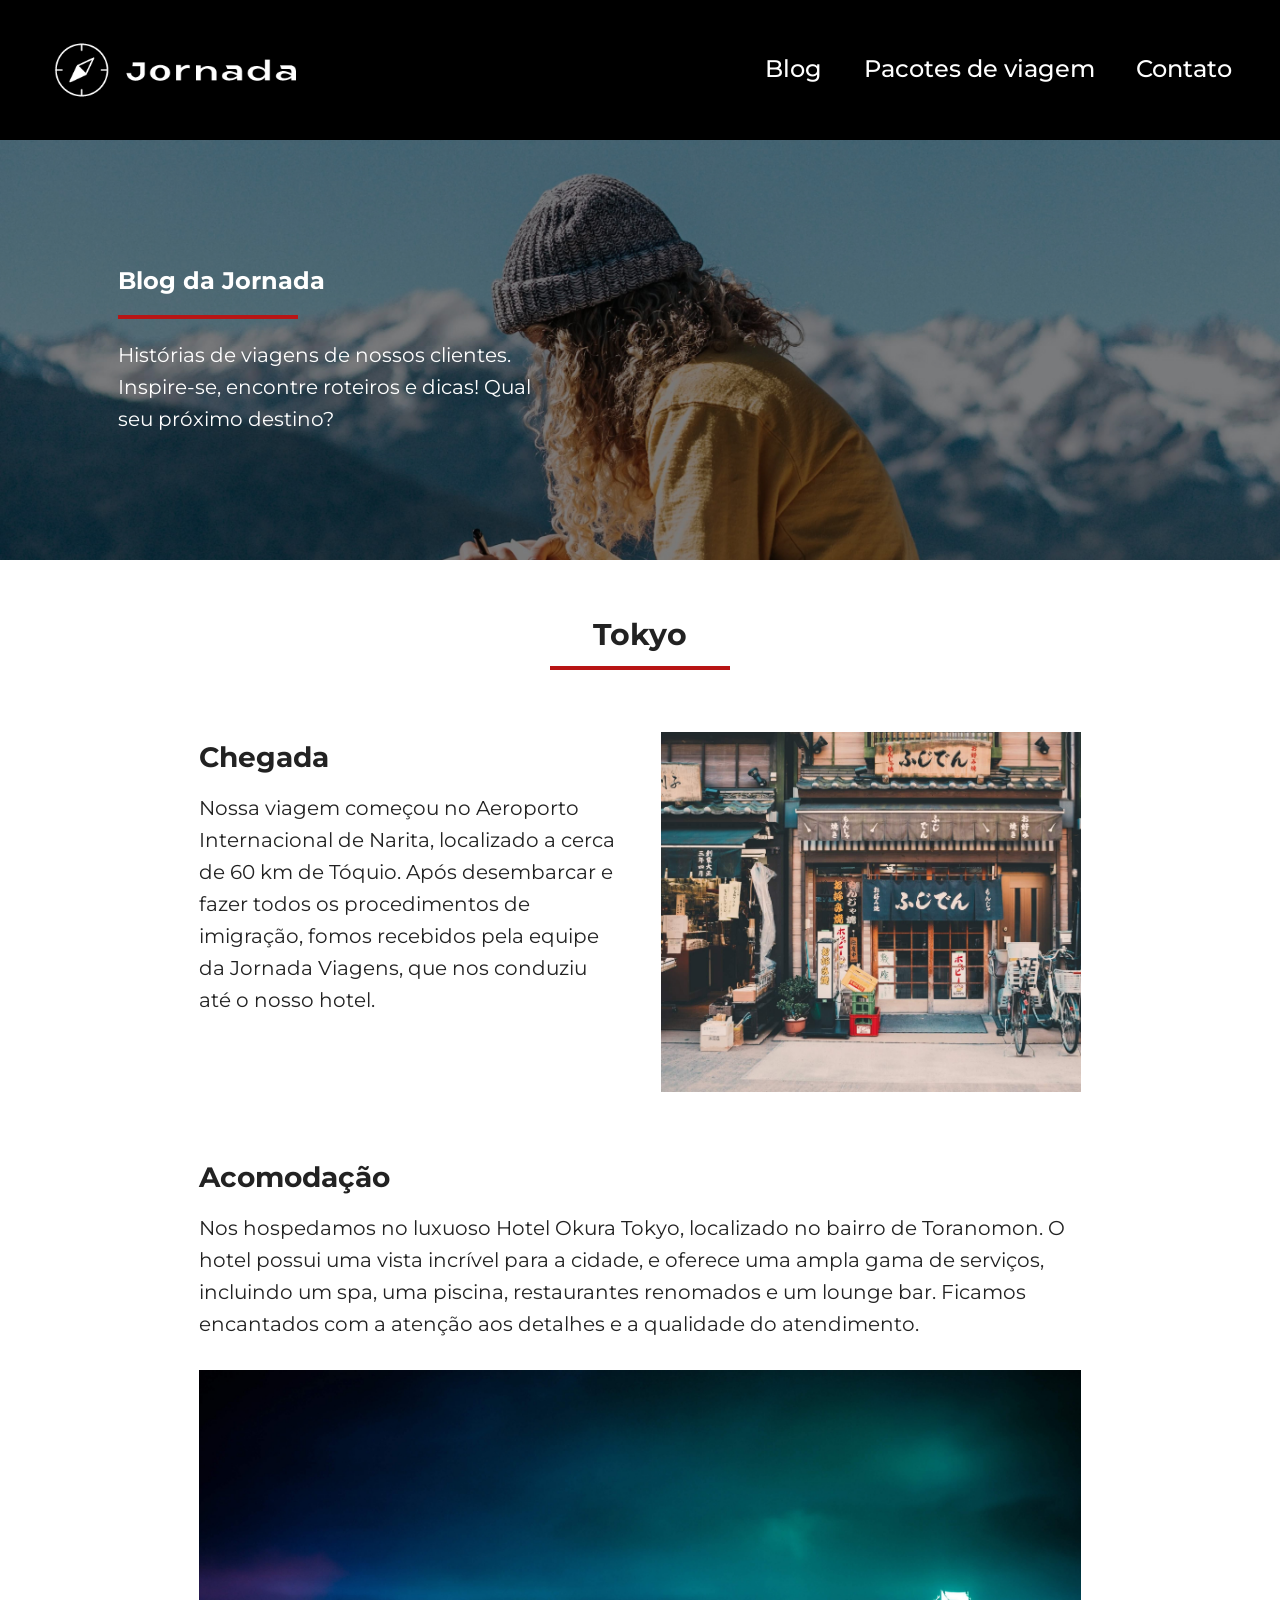
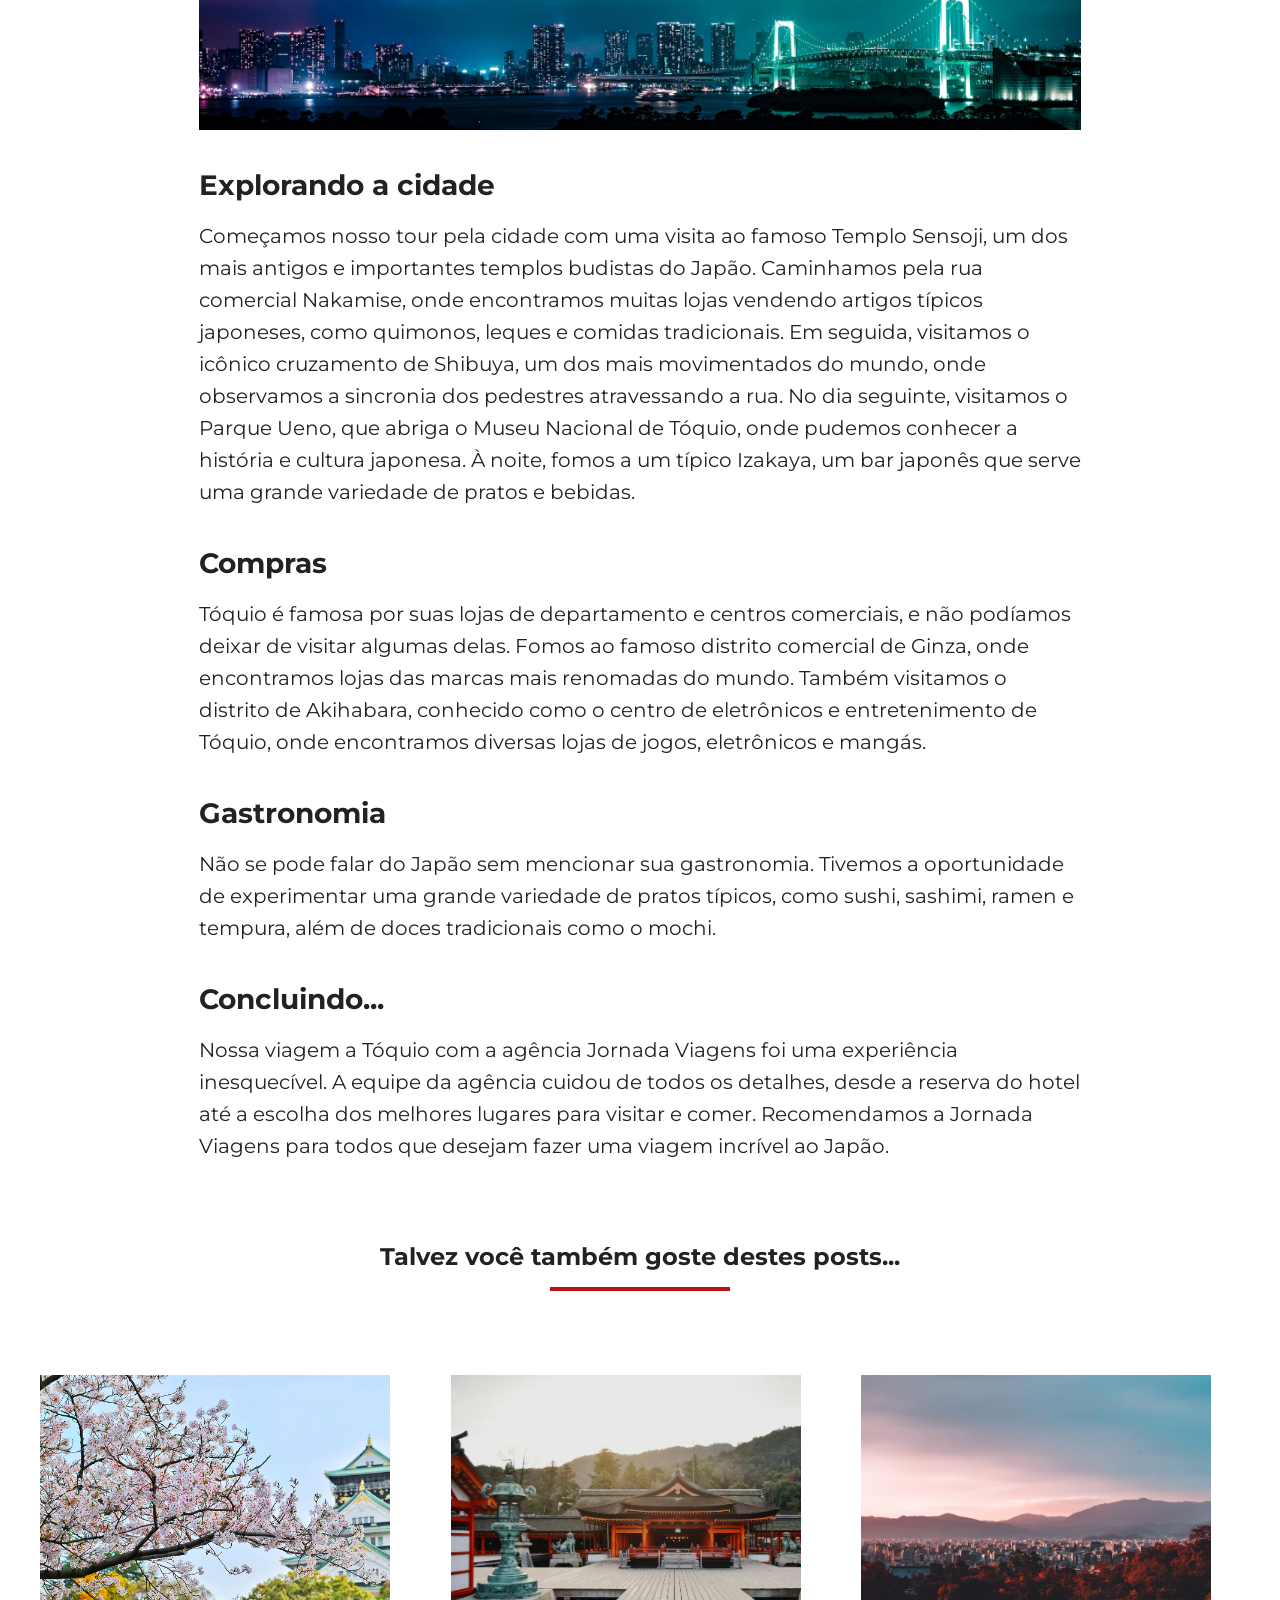
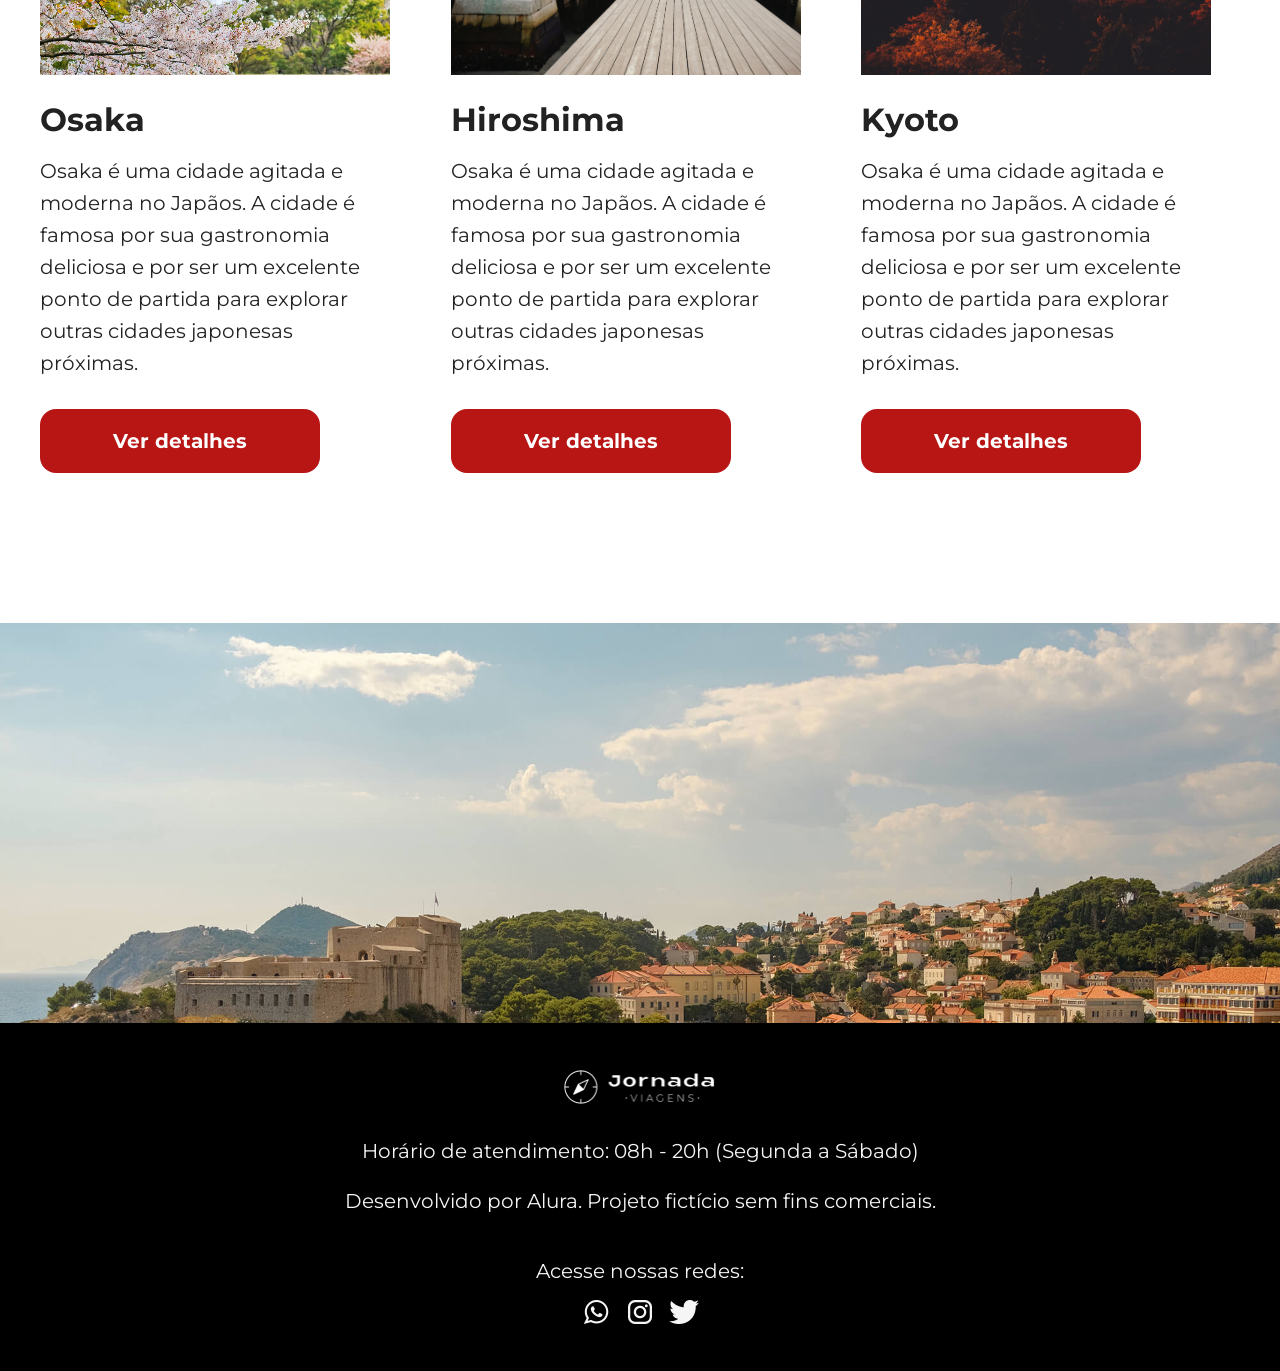
==== commit c7cb7fe0: "Concluindo section alike-posts" ====
--- a/blog.html
+++ b/blog.html
@@ -69,12 +69,15 @@
     </header>
     <section class="blog-hero">
       <div class="blog-hero-image">
-        <h1>Blog da Jornada
-          <hr class="divisor" /></h1>
-        <p class="content-text">
-          Histórias de viagens de nossos clientes. Inspire-se, encontre roteiros
-          e dicas! Qual seu próximo destino?
-        </p>
+        <div class="blog-hero-txt">
+          <h1>Blog da Jornada
+            <hr class="divisor" /></h1>
+            
+          <p class="content-text">
+            Histórias de viagens de nossos clientes. Inspire-se, encontre roteiros
+            e dicas! Qual seu próximo destino?
+          </p>
+        </div>
       </div>
     </section>
     <section class="blog-tokyo">
@@ -114,11 +117,11 @@
       </article>
     </section>
     <section class="alike-posts">
-      <div>
+      <div class="alike-posts-title">
         <h1>Talvez você também goste destes posts...
           <hr class="divisor" /></h1>
       </div>
-        <article>
+        <article class="alike-post-one">
           <header>
             <div class="blog-img-osaka"></div>
             <h3>Osaka</h3>
@@ -134,7 +137,7 @@
               >
             </footer>
         </article>
-        <article>
+        <article class="alike-post-two">
           <header>
             <div class="blog-img-hiroshima"></div>
             <h3>Hiroshima</h3>
@@ -150,7 +153,7 @@
               >
             </footer>
         </article>
-        <article>
+        <article class="alike-post-three">
           <header>
             <div class="blog-img-kyoto"></div>
             <h3>Kyoto</h3>
